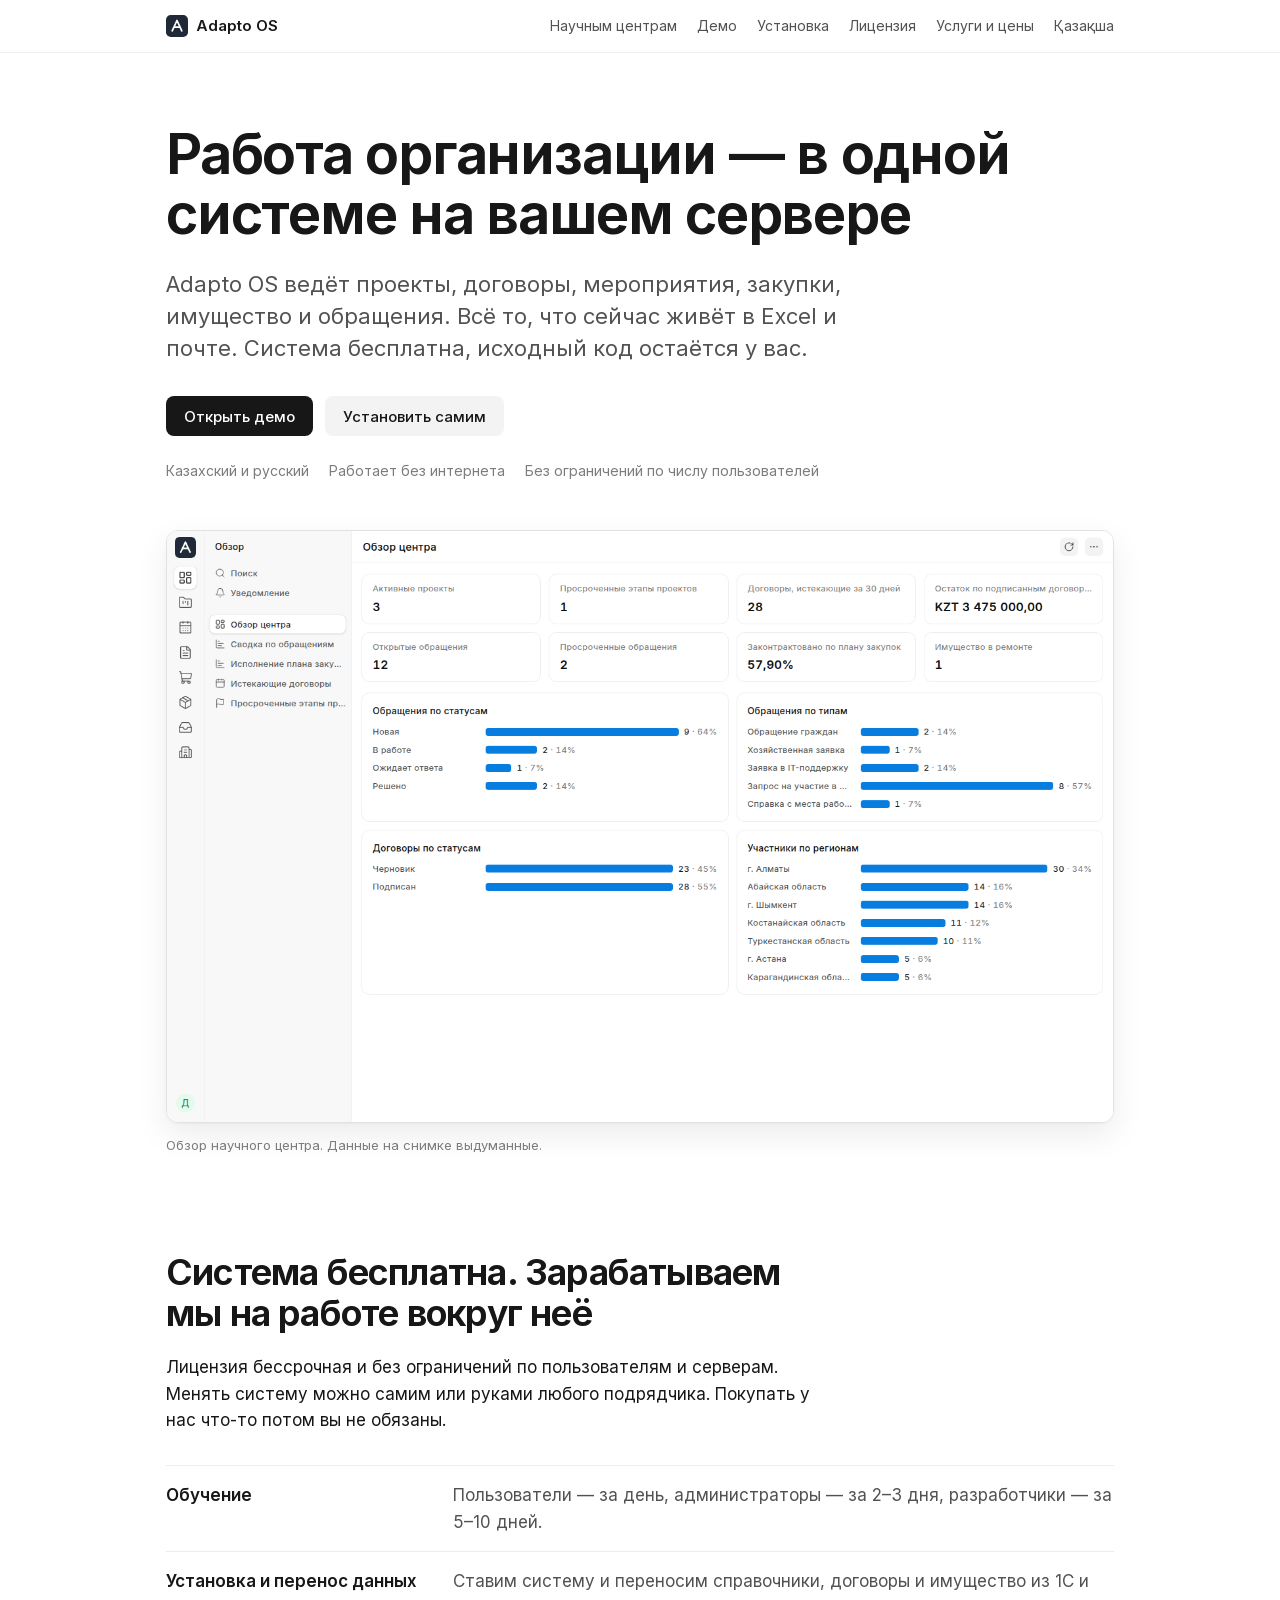
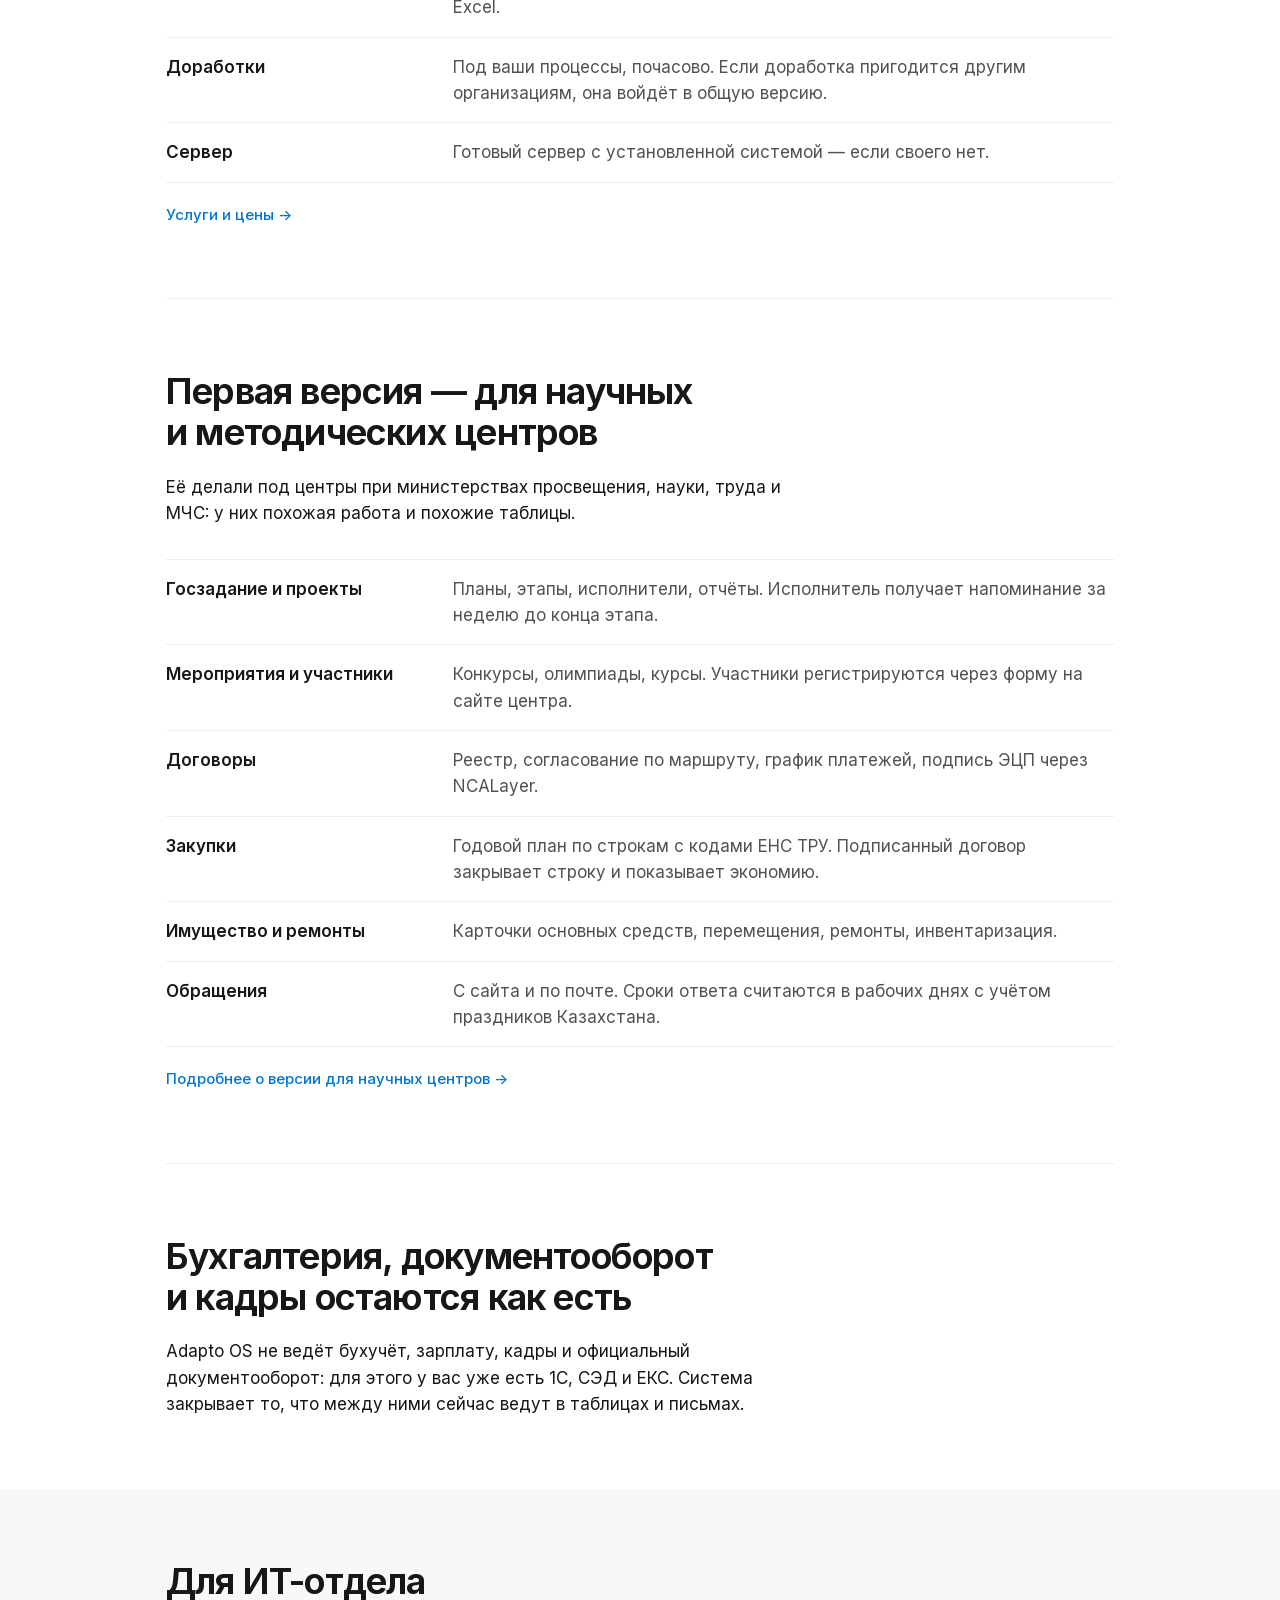
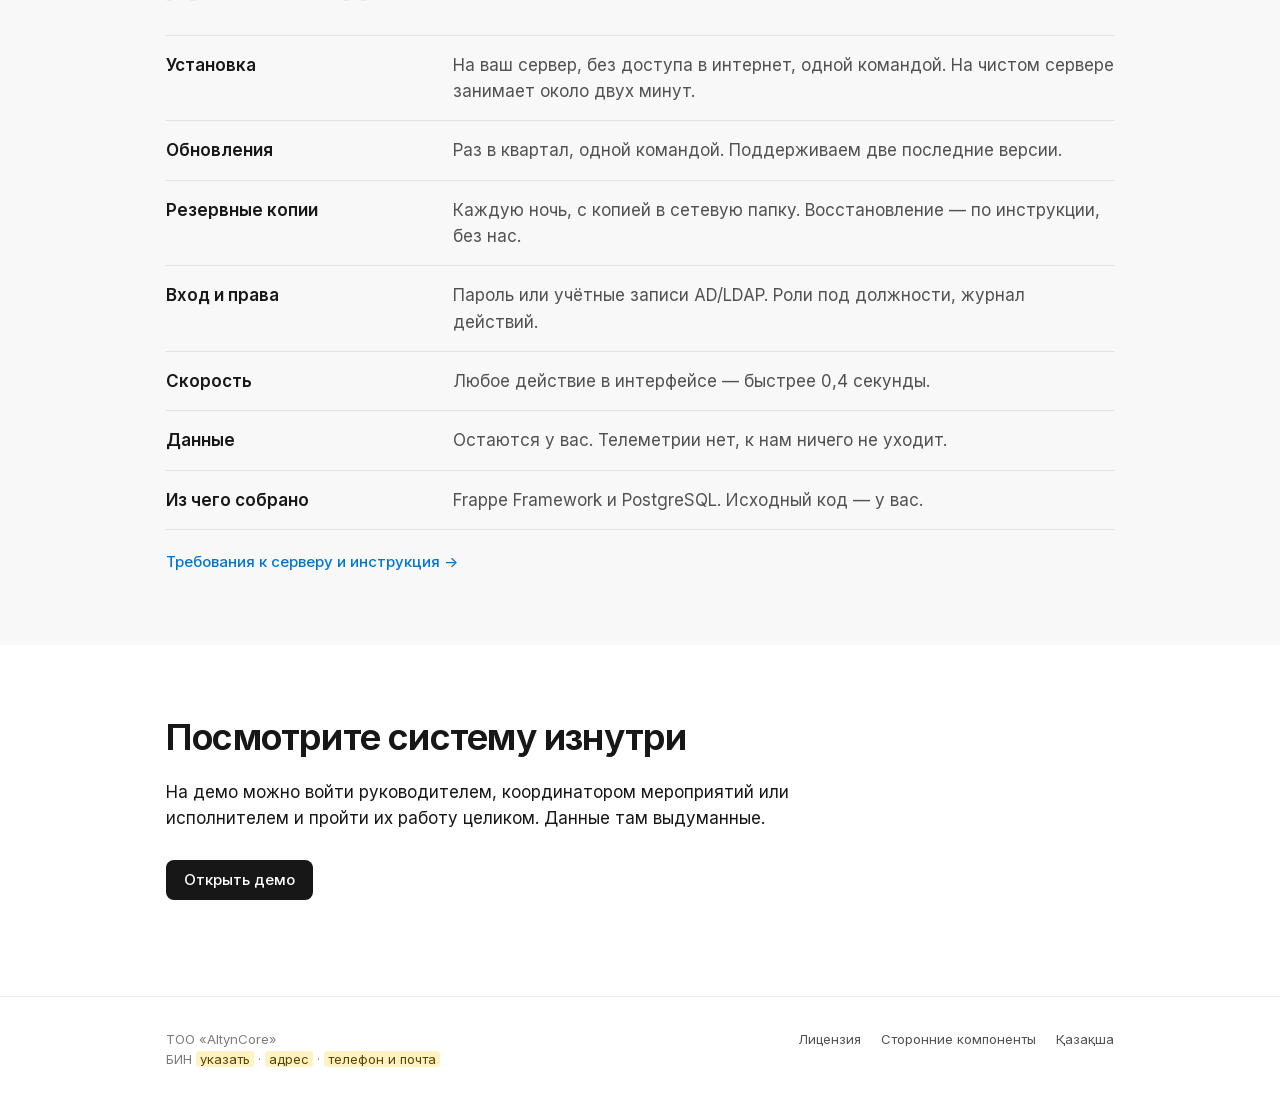
==== index.html @ 23fa8dc4 "Site: six pages in Russian and Kazakh, product styles, license text" ====
<!doctype html>
<html lang="ru">
<head>
<meta charset="utf-8">
<meta name="viewport" content="width=device-width, initial-scale=1, viewport-fit=cover">
<title>Adapto OS</title>
<meta name="description" content="Проекты, договоры, мероприятия, закупки, имущество и обращения организации в одной системе на вашем сервере. Бесплатно, с исходным кодом.">
<link rel="icon" href="assets/logo.svg" type="image/svg+xml">
<link rel="stylesheet" href="assets/site.css">
<link rel="alternate" hreflang="kk" href="kk/index.html">
</head>
<body>
<header class="site-header">
  <div class="wrap">
    <a class="brand" href="index.html"><img src="assets/logo.svg" alt="" width="22" height="22">Adapto OS</a>
    <nav class="site-nav" aria-label="Разделы сайта">
      <a href="science.html">Научным центрам</a>
      <a href="demo.html">Демо</a>
      <a href="install.html">Установка</a>
      <a href="license.html">Лицензия</a>
      <a href="services.html">Услуги и цены</a>
      <a href="kk/index.html" lang="kk" hreflang="kk">Қазақша</a>
    </nav>
  </div>
</header>

<main>
  <div class="wrap">
    <section class="hero">
      <h1>Работа организации — в одной системе на вашем сервере</h1>
      <p class="lead">Adapto OS ведёт проекты, договоры, мероприятия, закупки, имущество и обращения. Всё то, что сейчас живёт в Excel и почте. Система бесплатна, исходный код остаётся у вас.</p>
      <div class="actions">
        <a class="button primary" href="demo.html">Открыть демо</a>
        <a class="button" href="install.html">Установить самим</a>
      </div>
      <ul class="facts">
        <li>Казахский и русский</li>
        <li>Работает без интернета</li>
        <li>Без ограничений по числу пользователей</li>
      </ul>
    </section>

    <figure class="shot">
      <img src="assets/overview.png" width="1440" height="900" alt="Обзор центра в Adapto OS: активные проекты, просроченные этапы, истекающие договоры, обращения по статусам и участники мероприятий по регионам">
      <figcaption>Обзор научного центра. Данные на снимке выдуманные.</figcaption>
    </figure>

    <section class="section" id="free">
      <h2>Система бесплатна. Зарабатываем мы на работе вокруг неё</h2>
      <p>Лицензия бессрочная и без ограничений по пользователям и серверам. Менять систему можно самим или руками любого подрядчика. Покупать у нас что-то потом вы не обязаны.</p>
      <dl class="rows">
        <div><dt>Обучение</dt><dd>Пользователи — за день, администраторы — за 2–3 дня, разработчики — за 5–10 дней.</dd></div>
        <div><dt>Установка и перенос данных</dt><dd>Ставим систему и переносим справочники, договоры и имущество из 1С и Excel.</dd></div>
        <div><dt>Доработки</dt><dd>Под ваши процессы, почасово. Если доработка пригодится другим организациям, она войдёт в общую версию.</dd></div>
        <div><dt>Сервер</dt><dd>Готовый сервер с установленной системой — если своего нет.</dd></div>
      </dl>
      <a class="more" href="services.html">Услуги и цены →</a>
    </section>

    <section class="section" id="science">
      <h2>Первая версия — для научных и методических центров</h2>
      <p>Её делали под центры при министерствах просвещения, науки, труда и МЧС: у них похожая работа и похожие таблицы.</p>
      <dl class="rows">
        <div><dt>Госзадание и проекты</dt><dd>Планы, этапы, исполнители, отчёты. Исполнитель получает напоминание за неделю до конца этапа.</dd></div>
        <div><dt>Мероприятия и участники</dt><dd>Конкурсы, олимпиады, курсы. Участники регистрируются через форму на сайте центра.</dd></div>
        <div><dt>Договоры</dt><dd>Реестр, согласование по маршруту, график платежей, подпись ЭЦП через NCALayer.</dd></div>
        <div><dt>Закупки</dt><dd>Годовой план по строкам с кодами ЕНС ТРУ. Подписанный договор закрывает строку и показывает экономию.</dd></div>
        <div><dt>Имущество и ремонты</dt><dd>Карточки основных средств, перемещения, ремонты, инвентаризация.</dd></div>
        <div><dt>Обращения</dt><dd>С сайта и по почте. Сроки ответа считаются в рабочих днях с учётом праздников Казахстана.</dd></div>
      </dl>
      <a class="more" href="science.html">Подробнее о версии для научных центров →</a>
    </section>

    <section class="section" id="not">
      <h2>Бухгалтерия, документооборот и кадры остаются как есть</h2>
      <p>Adapto OS не ведёт бухучёт, зарплату, кадры и официальный документооборот: для этого у вас уже есть 1С, СЭД и ЕКС. Система закрывает то, что между ними сейчас ведут в таблицах и письмах.</p>
    </section>
  </div>

  <div class="band">
    <div class="wrap">
      <section class="section" id="it">
        <h2>Для ИТ-отдела</h2>
        <dl class="rows">
          <div><dt>Установка</dt><dd>На ваш сервер, без доступа в интернет, одной командой. На чистом сервере занимает около двух минут.</dd></div>
          <div><dt>Обновления</dt><dd>Раз в квартал, одной командой. Поддерживаем две последние версии.</dd></div>
          <div><dt>Резервные копии</dt><dd>Каждую ночь, с копией в сетевую папку. Восстановление — по инструкции, без нас.</dd></div>
          <div><dt>Вход и права</dt><dd>Пароль или учётные записи AD/LDAP. Роли под должности, журнал действий.</dd></div>
          <div><dt>Скорость</dt><dd>Любое действие в интерфейсе — быстрее 0,4 секунды.</dd></div>
          <div><dt>Данные</dt><dd>Остаются у вас. Телеметрии нет, к нам ничего не уходит.</dd></div>
          <div><dt>Из чего собрано</dt><dd>Frappe Framework и PostgreSQL. Исходный код — у вас.</dd></div>
        </dl>
        <a class="more" href="install.html">Требования к серверу и инструкция →</a>
      </section>
    </div>
  </div>

  <div class="wrap">
    <section class="section" id="demo">
      <h2>Посмотрите систему изнутри</h2>
      <p>На демо можно войти руководителем, координатором мероприятий или исполнителем и пройти их работу целиком. Данные там выдуманные.</p>
      <div class="actions">
        <a class="button primary" href="demo.html">Открыть демо</a>
      </div>
    </section>
  </div>
</main>

<footer class="site-footer">
  <div class="wrap">
    <div>
      <div>ТОО «AltynCore»</div>
      <div>БИН <span class="todo">указать</span> · <span class="todo">адрес</span> · <span class="todo">телефон и почта</span></div>
    </div>
    <nav aria-label="Документы">
      <a href="license.html">Лицензия</a>
      <a href="license.html#third-party">Сторонние компоненты</a>
      <a href="kk/index.html" lang="kk" hreflang="kk">Қазақша</a>
    </nav>
  </div>
</footer>
</body>
</html>
---- assets/site.css ----
/* Adapto OS site. One 980px text column like a product doc; grey bands for reference blocks;
   the only framed object is a product screenshot. Colours and font are the product's own:
   Espresso tokens from /dash and the Inter cut to Latin, Cyrillic and Kazakh letters. */
@font-face {
  font-family: "Inter Adapto";
  src: url("inter.woff2") format("woff2");
  font-weight: 100 900;
  font-display: swap;
}
:root {
  --bg: #ffffff;
  --band: #f8f8f8;
  --ink: #171717;
  --ink-muted: #525252;
  --ink-faint: #7c7c7c;
  --line: #ededed;
  --frame: #e2e2e2;
  --link: #0375d3;
  --button: #171717;
  --button-ink: #ffffff;
  --button-2: #f3f3f3;
  --code: #f3f3f3;
  --todo-bg: #fff3c4;
  --todo-ink: #5c4400;
  --font: "Inter Adapto", -apple-system, BlinkMacSystemFont, "Segoe UI", Roboto, "Helvetica Neue", Arial, sans-serif;
  --mono: ui-monospace, "SF Mono", Menlo, Consolas, "Liberation Mono", monospace;
}
@media (prefers-color-scheme: dark) {
  :root:not([data-theme="light"]) {
    --bg: #0f0f0f; --band: #171717; --ink: #f3f3f3; --ink-muted: #c7c7c7; --ink-faint: #999999;
    --line: #2a2a2a; --frame: #383838; --link: #61afef; --button: #f3f3f3; --button-ink: #0f0f0f;
    --button-2: #262626; --code: #1f1f1f; --todo-bg: #4a3a00; --todo-ink: #ffe9a3;
    color-scheme: dark;
  }
}
:root[data-theme="dark"] {
  --bg: #0f0f0f; --band: #171717; --ink: #f3f3f3; --ink-muted: #c7c7c7; --ink-faint: #999999;
  --line: #2a2a2a; --frame: #383838; --link: #61afef; --button: #f3f3f3; --button-ink: #0f0f0f;
  --button-2: #262626; --code: #1f1f1f; --todo-bg: #4a3a00; --todo-ink: #ffe9a3;
  color-scheme: dark;
}

* { box-sizing: border-box; }
body {
  margin: 0;
  background: var(--bg);
  color: var(--ink);
  font: 17px/1.55 var(--font);
  -webkit-font-smoothing: antialiased;
}
img { max-width: 100%; }
a { color: var(--link); text-decoration: none; }
a:hover { text-decoration: underline; }
a:focus-visible, .button:focus-visible { outline: 2px solid var(--link); outline-offset: 2px; }

.wrap {
  max-width: 980px;
  margin: 0 auto;
  padding-left: max(16px, env(safe-area-inset-left, 0px));
  padding-right: max(16px, env(safe-area-inset-right, 0px));
}

/* Header */
.site-header { border-bottom: 1px solid var(--line); }
.site-header .wrap { display: flex; align-items: center; gap: 8px 24px; min-height: 52px; flex-wrap: wrap; padding-block: 8px; }
.brand { display: flex; align-items: center; gap: 8px; color: var(--ink); font-weight: 600; font-size: 15px; }
.brand:hover { text-decoration: none; }
.brand img { width: 22px; height: 22px; }
.site-nav { display: flex; gap: 6px 20px; flex-wrap: wrap; margin-left: auto; font-size: 14px; }
.site-nav a { color: var(--ink-muted); }
.site-nav a:hover, .site-nav a[aria-current="page"] { color: var(--ink); text-decoration: none; }
.site-nav a[aria-current="page"] { font-weight: 500; }

/* Type */
h1, h2, h3 { text-wrap: balance; margin: 0; }
h1, h2 { letter-spacing: -0.022em; font-weight: 650; }
h1 { font-size: clamp(34px, 5.4vw, 56px); line-height: 1.07; max-width: 16em; }
.page h1 { font-size: clamp(30px, 4.4vw, 44px); line-height: 1.1; }
h2 { font-size: clamp(26px, 3.4vw, 36px); line-height: 1.15; max-width: 20em; }
h3 { font-size: 19px; line-height: 1.3; font-weight: 600; letter-spacing: -0.01em; }
p { margin: 0; max-width: 38em; }
.lead { font-size: clamp(19px, 2.2vw, 22px); line-height: 1.45; color: var(--ink-muted); max-width: 32em; }
.muted { color: var(--ink-muted); }
.fine { font-size: 14px; color: var(--ink-faint); }
.prose { display: grid; gap: 14px; }
.prose ul, .prose ol { margin: 0; padding-left: 1.3em; display: grid; gap: 6px; max-width: 38em; }
.prose li::marker { color: var(--ink-faint); }

/* Hero and page head */
.hero { padding-block: 72px 40px; display: grid; gap: 24px; }
.page-head { padding-block: 56px 8px; display: grid; gap: 18px; }
.actions { display: flex; gap: 12px; flex-wrap: wrap; padding-top: 8px; }
.button {
  display: inline-flex; align-items: center; min-height: 40px; padding: 0 18px;
  border-radius: 8px; font-size: 15px; font-weight: 500;
  background: var(--button-2); color: var(--ink);
}
.button:hover { text-decoration: none; filter: brightness(0.96); }
.button.primary { background: var(--button); color: var(--button-ink); }
.facts { display: flex; flex-wrap: wrap; gap: 6px 20px; padding: 0; margin: 0; list-style: none; font-size: 14px; color: var(--ink-faint); }

/* Screenshot */
.shot { margin: 0; padding-block: 8px 24px; }
.shot img {
  display: block; width: 100%; height: auto;
  border: 1px solid var(--frame); border-radius: 12px;
  box-shadow: 0 1px 2px rgb(0 0 0 / 0.04), 0 12px 32px rgb(0 0 0 / 0.08);
}
.shot figcaption { font-size: 13px; color: var(--ink-faint); padding-top: 12px; }

/* Sections */
.section { padding-block: 72px; display: grid; gap: 20px; }
.page .section { padding-block: 56px; }
.section + .section { border-top: 1px solid var(--line); }
.band { background: var(--band); }
.band .section { border-top: 0; }
.more { font-size: 15px; font-weight: 500; }

/* Term / description rows */
.rows { margin: 12px 0 0; display: grid; }
.rows > div {
  display: grid; grid-template-columns: minmax(0, 15em) minmax(0, 1fr); gap: 4px 32px;
  padding-block: 16px; border-top: 1px solid var(--line);
}
.rows > div:last-child { border-bottom: 1px solid var(--line); }
.rows dt { font-weight: 600; }
.rows dd { margin: 0; color: var(--ink-muted); display: grid; gap: 8px; }
.rows dd ul { margin: 0; padding-left: 1.2em; display: grid; gap: 4px; }
.band .rows > div { border-color: var(--frame); }

/* Tables */
.table { overflow-x: auto; margin-top: 4px; }
table { border-collapse: collapse; width: 100%; font-size: 15px; font-variant-numeric: tabular-nums; }
th, td { text-align: left; vertical-align: top; padding: 10px 16px 10px 0; border-bottom: 1px solid var(--line); }
th { font-weight: 600; font-size: 13px; color: var(--ink-faint); border-bottom-color: var(--frame); }
td:first-child { font-weight: 500; }

/* Steps: a real sequence, so numbered */
.steps { margin: 4px 0 0; padding: 0; list-style: none; counter-reset: step; display: grid; gap: 0; }
.steps > li {
  counter-increment: step; display: grid; grid-template-columns: 2.2em minmax(0, 1fr); gap: 4px 12px;
  padding-block: 16px; border-top: 1px solid var(--line);
}
.steps > li:last-child { border-bottom: 1px solid var(--line); }
.steps > li::before { content: counter(step); font-weight: 600; color: var(--ink-faint); font-variant-numeric: tabular-nums; }
.steps > li > div { display: grid; gap: 6px; min-width: 0; }

/* Code */
code { font-family: var(--mono); font-size: 0.88em; background: var(--code); padding: 1px 5px; border-radius: 4px; }
pre { margin: 0; background: var(--code); border-radius: 8px; padding: 14px 16px; overflow-x: auto; font-size: 14px; line-height: 1.5; max-width: 100%; }
pre code { background: none; padding: 0; font-size: inherit; }

/* Legal text */
.legal { display: grid; gap: 12px; font-size: 16px; }
.legal h2 { font-size: 22px; letter-spacing: -0.01em; padding-top: 28px; }
.legal p, .legal li { max-width: 42em; }
.legal ul { margin: 0; padding-left: 1.3em; display: grid; gap: 6px; }
.legal blockquote { margin: 0; padding: 16px 20px; background: var(--band); border-radius: 8px; display: grid; gap: 10px; }
.legal h2.legal-title { padding-top: 0; font-size: clamp(26px, 3.4vw, 36px); letter-spacing: -0.022em; }
.legal hr { border: 0; border-top: 1px solid var(--line); margin: 24px 0 0; width: 100%; }
.blank { display: inline-block; min-width: 4em; border-bottom: 1px solid var(--ink-faint); color: var(--ink-faint); }

.note { padding: 14px 16px; border-radius: 8px; background: var(--band); font-size: 15px; color: var(--ink-muted); max-width: 42em; }
.todo { background: var(--todo-bg); color: var(--todo-ink); padding: 0 4px; border-radius: 3px; }

/* Footer */
.site-footer { border-top: 1px solid var(--line); font-size: 13px; color: var(--ink-faint); margin-top: 24px; }
.site-footer .wrap { padding-block: 32px 48px; display: flex; flex-wrap: wrap; gap: 12px 32px; justify-content: space-between; }
.site-footer nav { display: flex; gap: 6px 20px; flex-wrap: wrap; }
.site-footer a { color: var(--ink-muted); }

@media (max-width: 640px) {
  body { font-size: 16px; }
  .hero { padding-block: 40px 24px; }
  .page-head { padding-block: 36px 0; }
  .section, .page .section { padding-block: 44px; }
  .rows > div { grid-template-columns: minmax(0, 1fr); }
  .site-nav { margin-left: 0; gap: 4px 16px; }
}
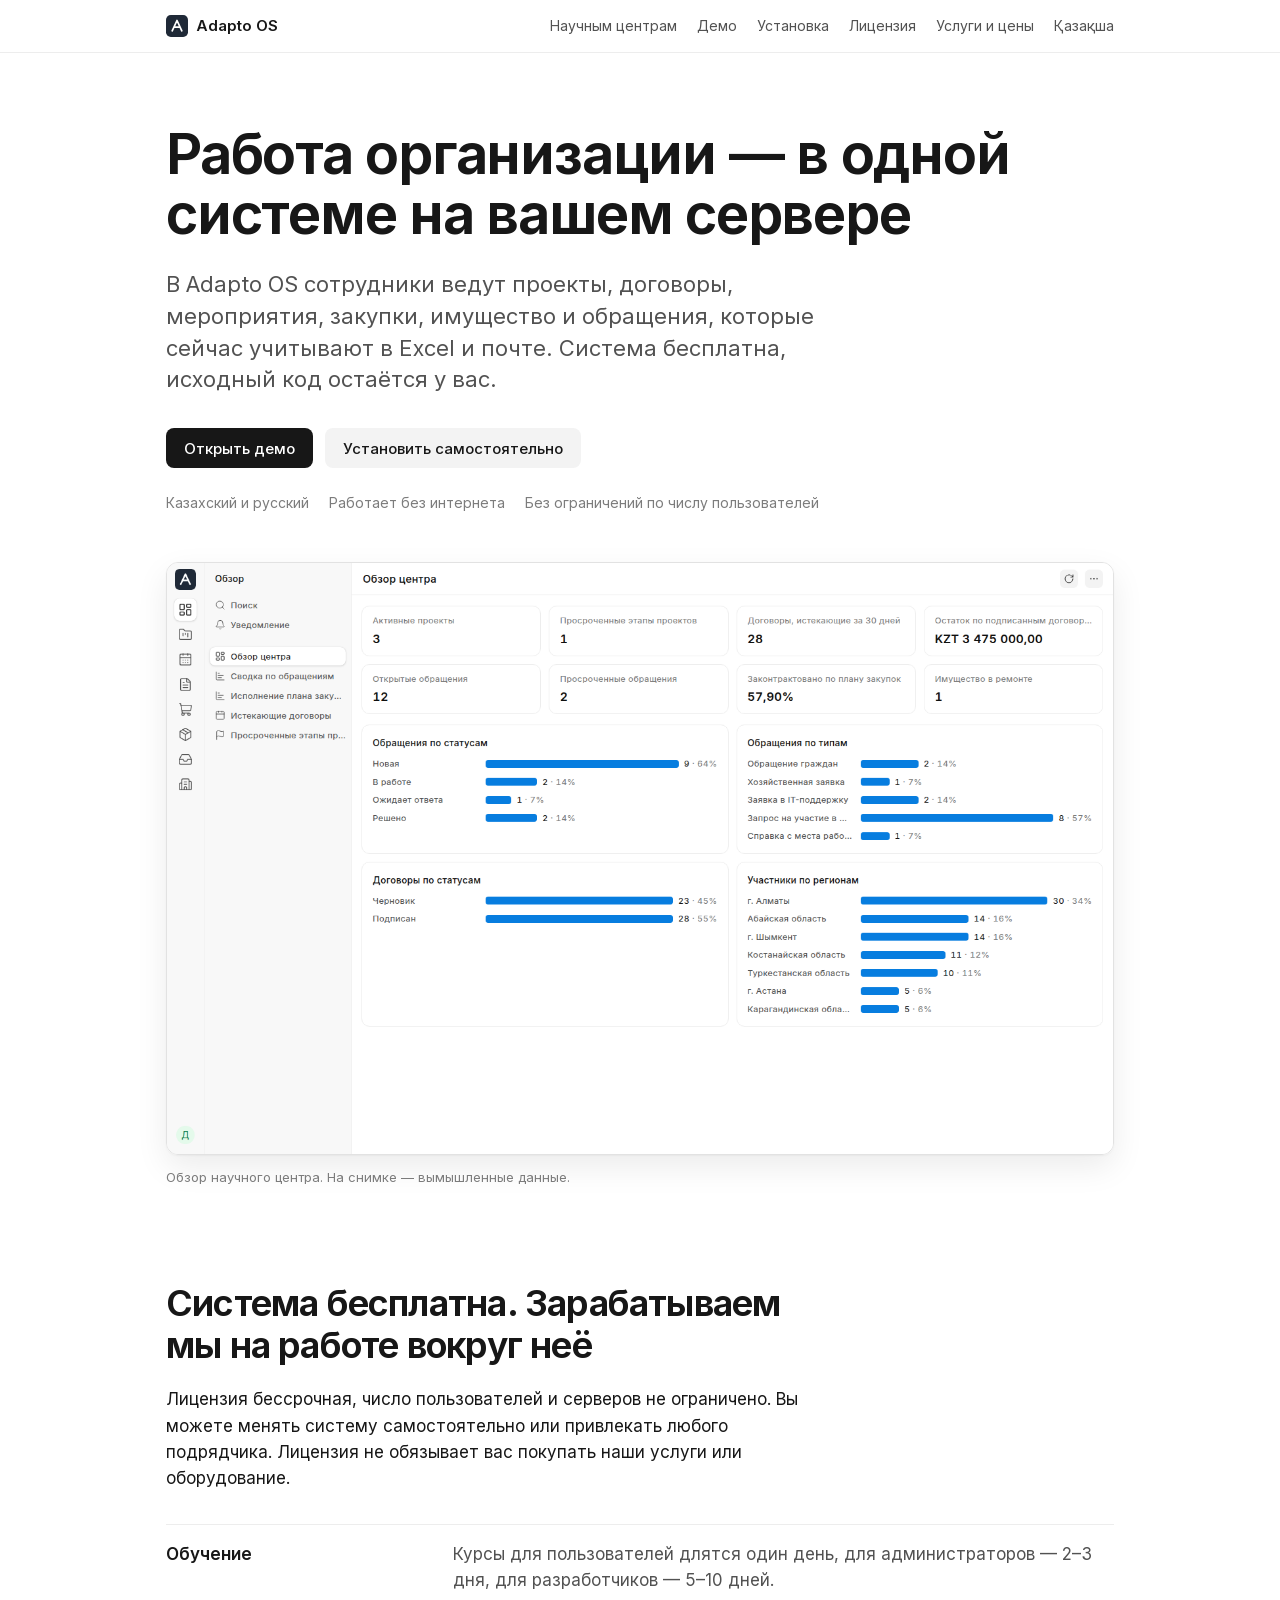
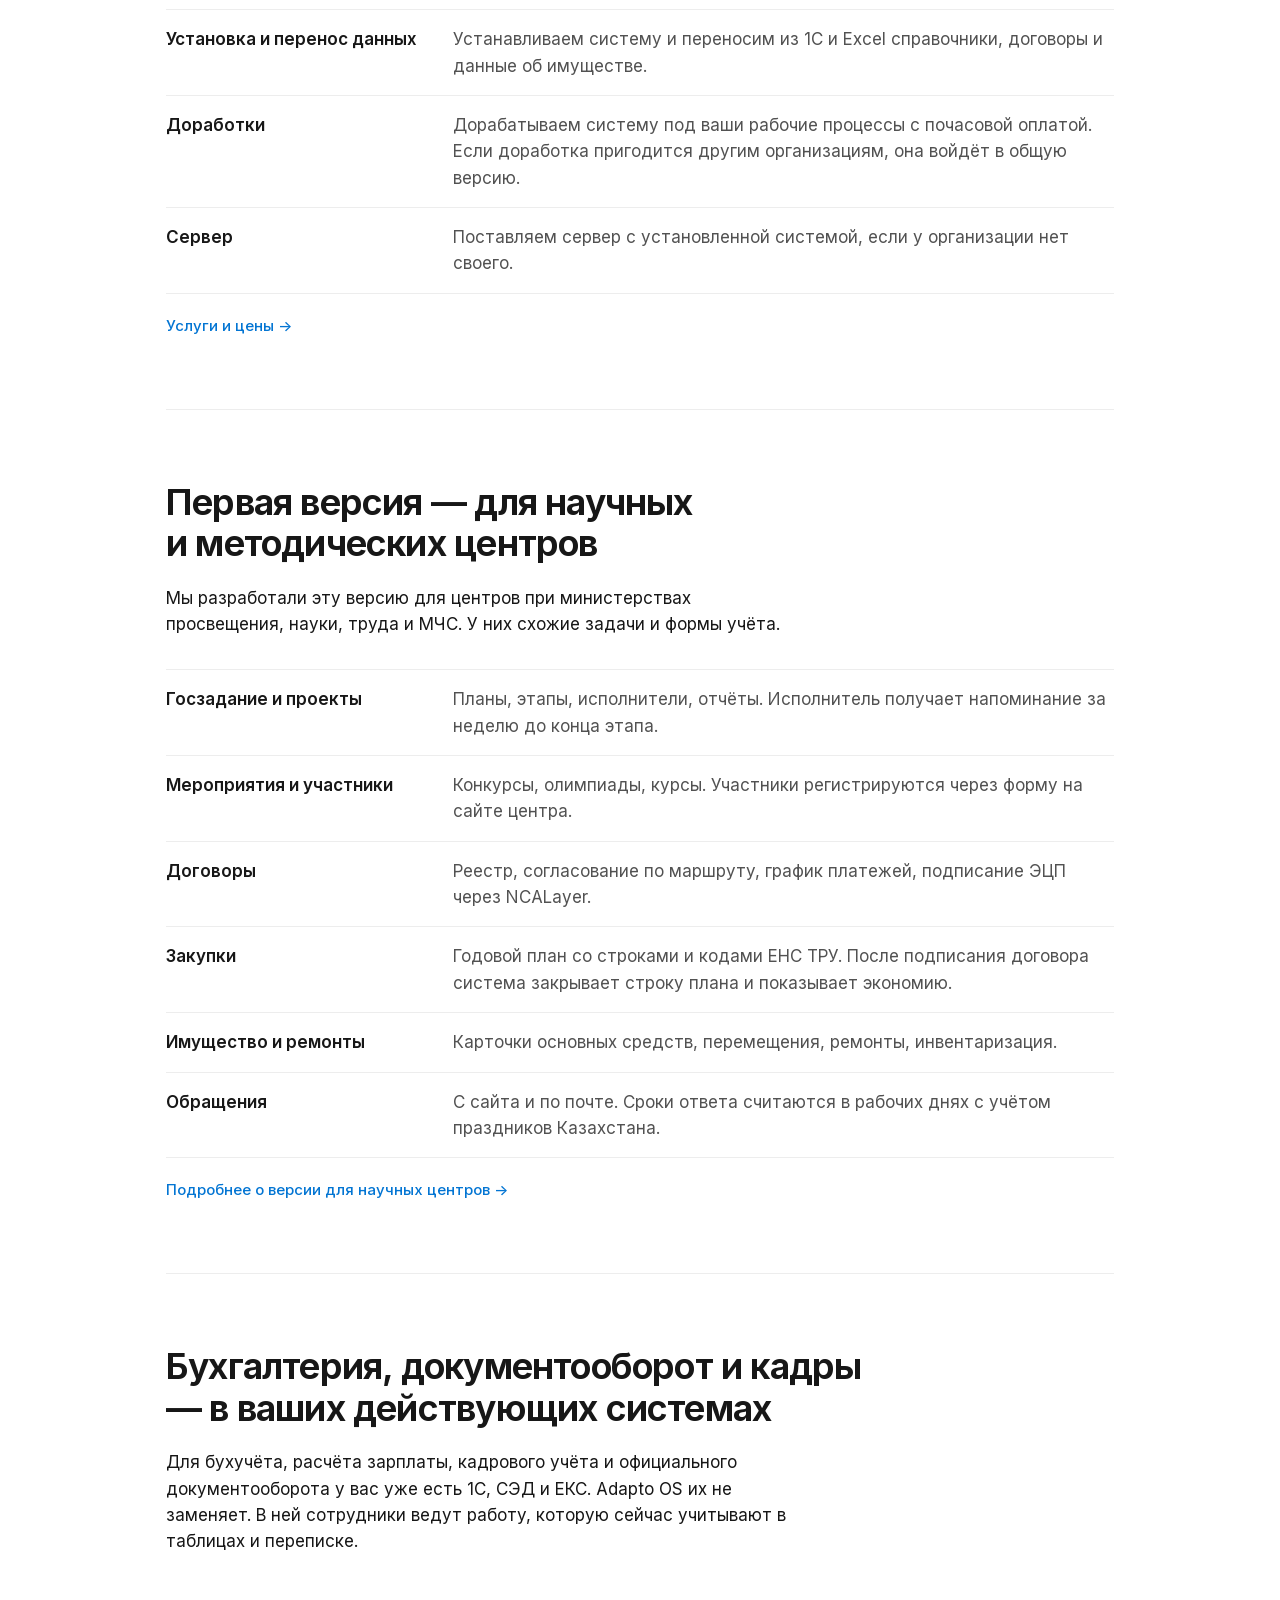
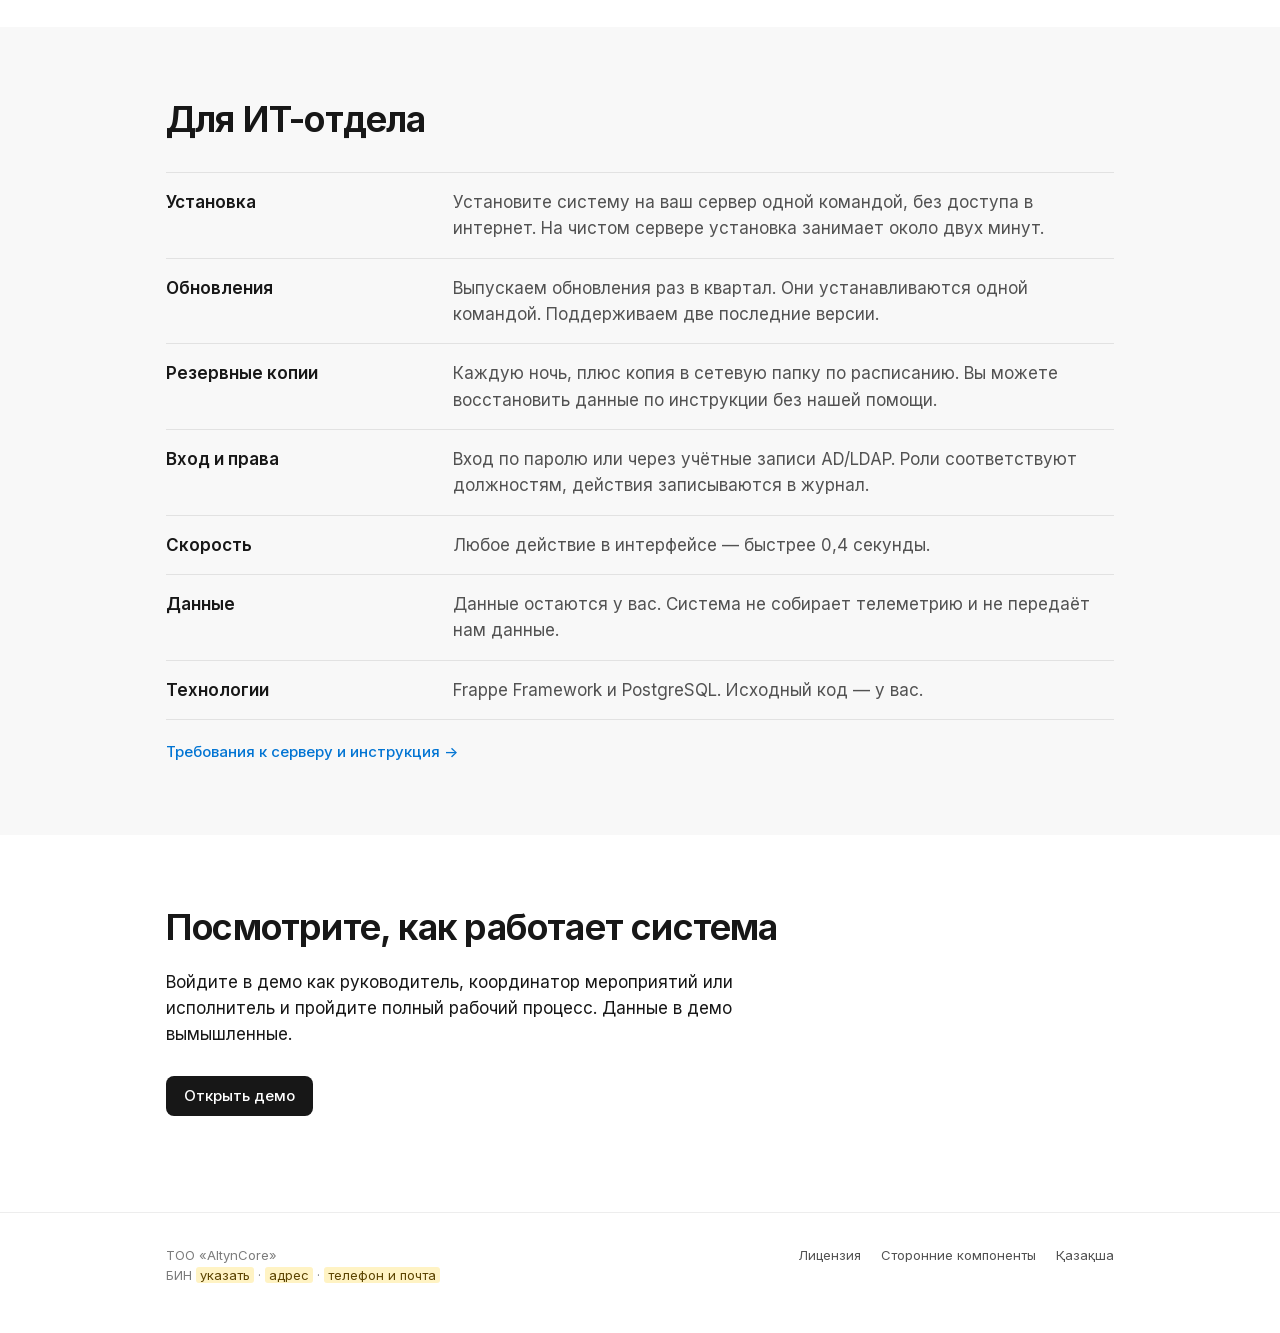
==== commit 3b0bc777: "Edit site texts: shorter sentences, Kazakh reworked, backup wording matches the scripts" ====
--- a/index.html
+++ b/index.html
@@ -28,10 +28,10 @@
   <div class="wrap">
     <section class="hero">
       <h1>Работа организации — в одной системе на вашем сервере</h1>
-      <p class="lead">Adapto OS ведёт проекты, договоры, мероприятия, закупки, имущество и обращения. Всё то, что сейчас живёт в Excel и почте. Система бесплатна, исходный код остаётся у вас.</p>
+      <p class="lead">В Adapto OS сотрудники ведут проекты, договоры, мероприятия, закупки, имущество и обращения, которые сейчас учитывают в Excel и почте. Система бесплатна, исходный код остаётся у вас.</p>
       <div class="actions">
         <a class="button primary" href="demo.html">Открыть демо</a>
-        <a class="button" href="install.html">Установить самим</a>
+        <a class="button" href="install.html">Установить самостоятельно</a>
       </div>
       <ul class="facts">
         <li>Казахский и русский</li>
@@ -42,29 +42,29 @@
 
     <figure class="shot">
       <img src="assets/overview.png" width="1440" height="900" alt="Обзор центра в Adapto OS: активные проекты, просроченные этапы, истекающие договоры, обращения по статусам и участники мероприятий по регионам">
-      <figcaption>Обзор научного центра. Данные на снимке выдуманные.</figcaption>
+      <figcaption>Обзор научного центра. На снимке — вымышленные данные.</figcaption>
     </figure>
 
     <section class="section" id="free">
       <h2>Система бесплатна. Зарабатываем мы на работе вокруг неё</h2>
-      <p>Лицензия бессрочная и без ограничений по пользователям и серверам. Менять систему можно самим или руками любого подрядчика. Покупать у нас что-то потом вы не обязаны.</p>
+      <p>Лицензия бессрочная, число пользователей и серверов не ограничено. Вы можете менять систему самостоятельно или привлекать любого подрядчика. Лицензия не обязывает вас покупать наши услуги или оборудование.</p>
       <dl class="rows">
-        <div><dt>Обучение</dt><dd>Пользователи — за день, администраторы — за 2–3 дня, разработчики — за 5–10 дней.</dd></div>
-        <div><dt>Установка и перенос данных</dt><dd>Ставим систему и переносим справочники, договоры и имущество из 1С и Excel.</dd></div>
-        <div><dt>Доработки</dt><dd>Под ваши процессы, почасово. Если доработка пригодится другим организациям, она войдёт в общую версию.</dd></div>
-        <div><dt>Сервер</dt><dd>Готовый сервер с установленной системой — если своего нет.</dd></div>
+        <div><dt>Обучение</dt><dd>Курсы для пользователей длятся один день, для администраторов — 2–3 дня, для разработчиков — 5–10 дней.</dd></div>
+        <div><dt>Установка и перенос данных</dt><dd>Устанавливаем систему и переносим из 1С и Excel справочники, договоры и данные об имуществе.</dd></div>
+        <div><dt>Доработки</dt><dd>Дорабатываем систему под ваши рабочие процессы с почасовой оплатой. Если доработка пригодится другим организациям, она войдёт в общую версию.</dd></div>
+        <div><dt>Сервер</dt><dd>Поставляем сервер с установленной системой, если у организации нет своего.</dd></div>
       </dl>
       <a class="more" href="services.html">Услуги и цены →</a>
     </section>
 
     <section class="section" id="science">
       <h2>Первая версия — для научных и методических центров</h2>
-      <p>Её делали под центры при министерствах просвещения, науки, труда и МЧС: у них похожая работа и похожие таблицы.</p>
+      <p>Мы разработали эту версию для центров при министерствах просвещения, науки, труда и МЧС. У них схожие задачи и формы учёта.</p>
       <dl class="rows">
         <div><dt>Госзадание и проекты</dt><dd>Планы, этапы, исполнители, отчёты. Исполнитель получает напоминание за неделю до конца этапа.</dd></div>
         <div><dt>Мероприятия и участники</dt><dd>Конкурсы, олимпиады, курсы. Участники регистрируются через форму на сайте центра.</dd></div>
-        <div><dt>Договоры</dt><dd>Реестр, согласование по маршруту, график платежей, подпись ЭЦП через NCALayer.</dd></div>
-        <div><dt>Закупки</dt><dd>Годовой план по строкам с кодами ЕНС ТРУ. Подписанный договор закрывает строку и показывает экономию.</dd></div>
+        <div><dt>Договоры</dt><dd>Реестр, согласование по маршруту, график платежей, подписание ЭЦП через NCALayer.</dd></div>
+        <div><dt>Закупки</dt><dd>Годовой план со строками и кодами ЕНС ТРУ. После подписания договора система закрывает строку плана и показывает экономию.</dd></div>
         <div><dt>Имущество и ремонты</dt><dd>Карточки основных средств, перемещения, ремонты, инвентаризация.</dd></div>
         <div><dt>Обращения</dt><dd>С сайта и по почте. Сроки ответа считаются в рабочих днях с учётом праздников Казахстана.</dd></div>
       </dl>
@@ -72,8 +72,8 @@
     </section>
 
     <section class="section" id="not">
-      <h2>Бухгалтерия, документооборот и кадры остаются как есть</h2>
-      <p>Adapto OS не ведёт бухучёт, зарплату, кадры и официальный документооборот: для этого у вас уже есть 1С, СЭД и ЕКС. Система закрывает то, что между ними сейчас ведут в таблицах и письмах.</p>
+      <h2>Бухгалтерия, документооборот и кадры — в ваших действующих системах</h2>
+      <p>Для бухучёта, расчёта зарплаты, кадрового учёта и официального документооборота у вас уже есть 1С, СЭД и ЕКС. Adapto OS их не заменяет. В ней сотрудники ведут работу, которую сейчас учитывают в таблицах и переписке.</p>
     </section>
   </div>
 
@@ -82,13 +82,13 @@
       <section class="section" id="it">
         <h2>Для ИТ-отдела</h2>
         <dl class="rows">
-          <div><dt>Установка</dt><dd>На ваш сервер, без доступа в интернет, одной командой. На чистом сервере занимает около двух минут.</dd></div>
-          <div><dt>Обновления</dt><dd>Раз в квартал, одной командой. Поддерживаем две последние версии.</dd></div>
-          <div><dt>Резервные копии</dt><dd>Каждую ночь, с копией в сетевую папку. Восстановление — по инструкции, без нас.</dd></div>
-          <div><dt>Вход и права</dt><dd>Пароль или учётные записи AD/LDAP. Роли под должности, журнал действий.</dd></div>
+          <div><dt>Установка</dt><dd>Установите систему на ваш сервер одной командой, без доступа в интернет. На чистом сервере установка занимает около двух минут.</dd></div>
+          <div><dt>Обновления</dt><dd>Выпускаем обновления раз в квартал. Они устанавливаются одной командой. Поддерживаем две последние версии.</dd></div>
+          <div><dt>Резервные копии</dt><dd>Каждую ночь, плюс копия в сетевую папку по расписанию. Вы можете восстановить данные по инструкции без нашей помощи.</dd></div>
+          <div><dt>Вход и права</dt><dd>Вход по паролю или через учётные записи AD/LDAP. Роли соответствуют должностям, действия записываются в журнал.</dd></div>
           <div><dt>Скорость</dt><dd>Любое действие в интерфейсе — быстрее 0,4 секунды.</dd></div>
-          <div><dt>Данные</dt><dd>Остаются у вас. Телеметрии нет, к нам ничего не уходит.</dd></div>
-          <div><dt>Из чего собрано</dt><dd>Frappe Framework и PostgreSQL. Исходный код — у вас.</dd></div>
+          <div><dt>Данные</dt><dd>Данные остаются у вас. Система не собирает телеметрию и не передаёт нам данные.</dd></div>
+          <div><dt>Технологии</dt><dd>Frappe Framework и PostgreSQL. Исходный код — у вас.</dd></div>
         </dl>
         <a class="more" href="install.html">Требования к серверу и инструкция →</a>
       </section>
@@ -97,8 +97,8 @@
 
   <div class="wrap">
     <section class="section" id="demo">
-      <h2>Посмотрите систему изнутри</h2>
-      <p>На демо можно войти руководителем, координатором мероприятий или исполнителем и пройти их работу целиком. Данные там выдуманные.</p>
+      <h2>Посмотрите, как работает система</h2>
+      <p>Войдите в демо как руководитель, координатор мероприятий или исполнитель и пройдите полный рабочий процесс. Данные в демо вымышленные.</p>
       <div class="actions">
         <a class="button primary" href="demo.html">Открыть демо</a>
       </div>
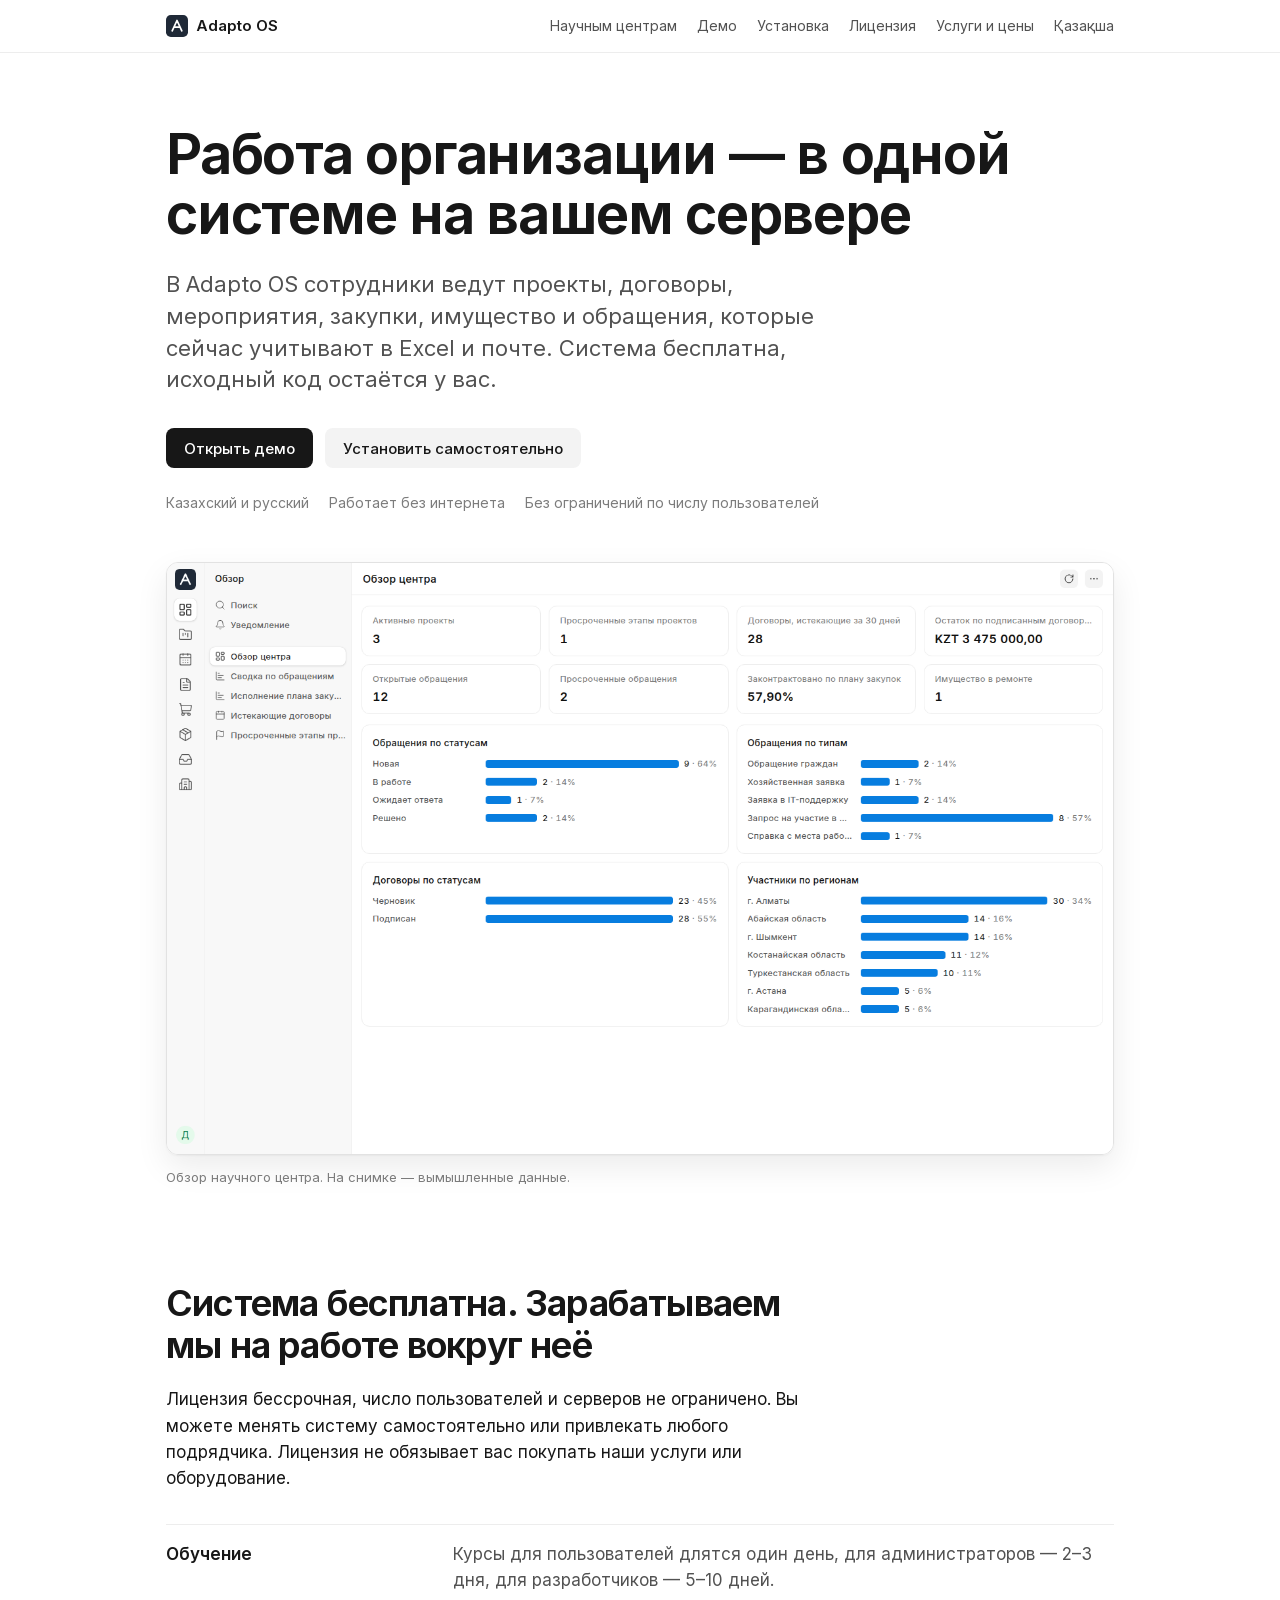
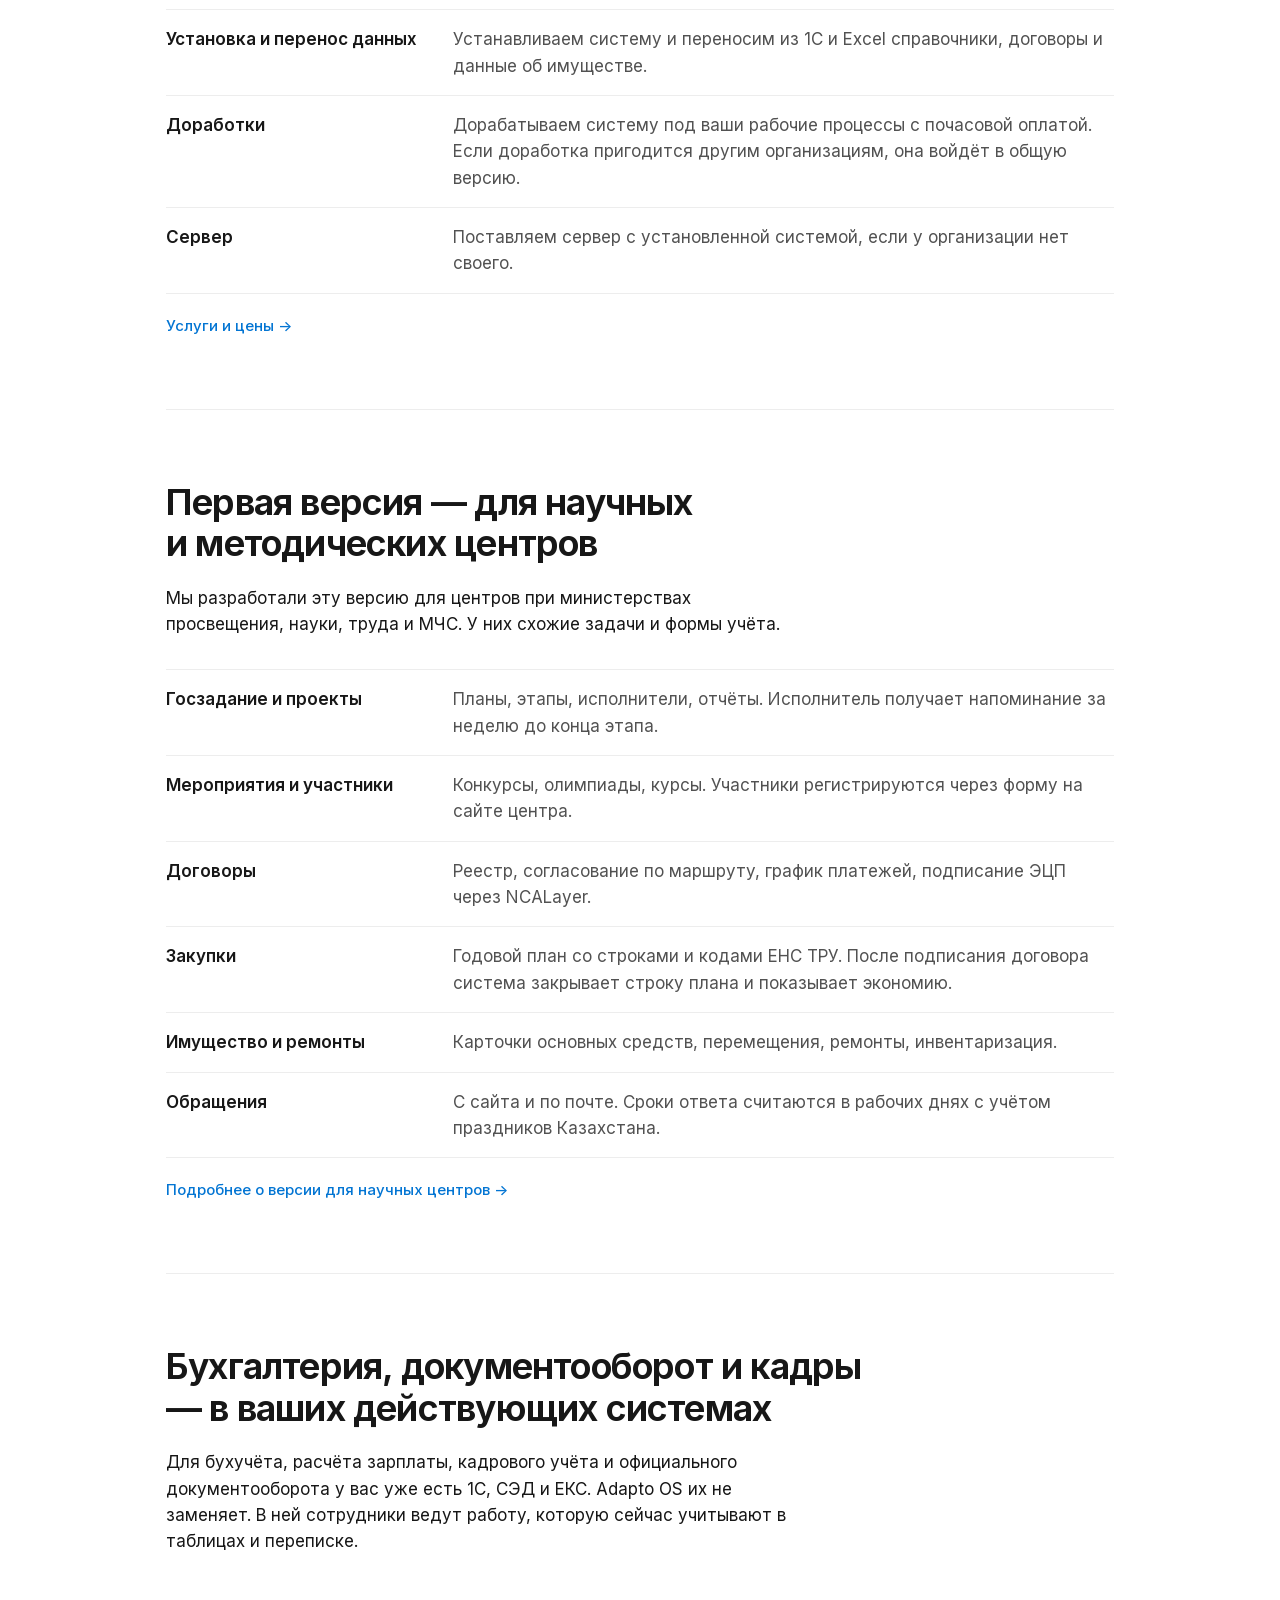
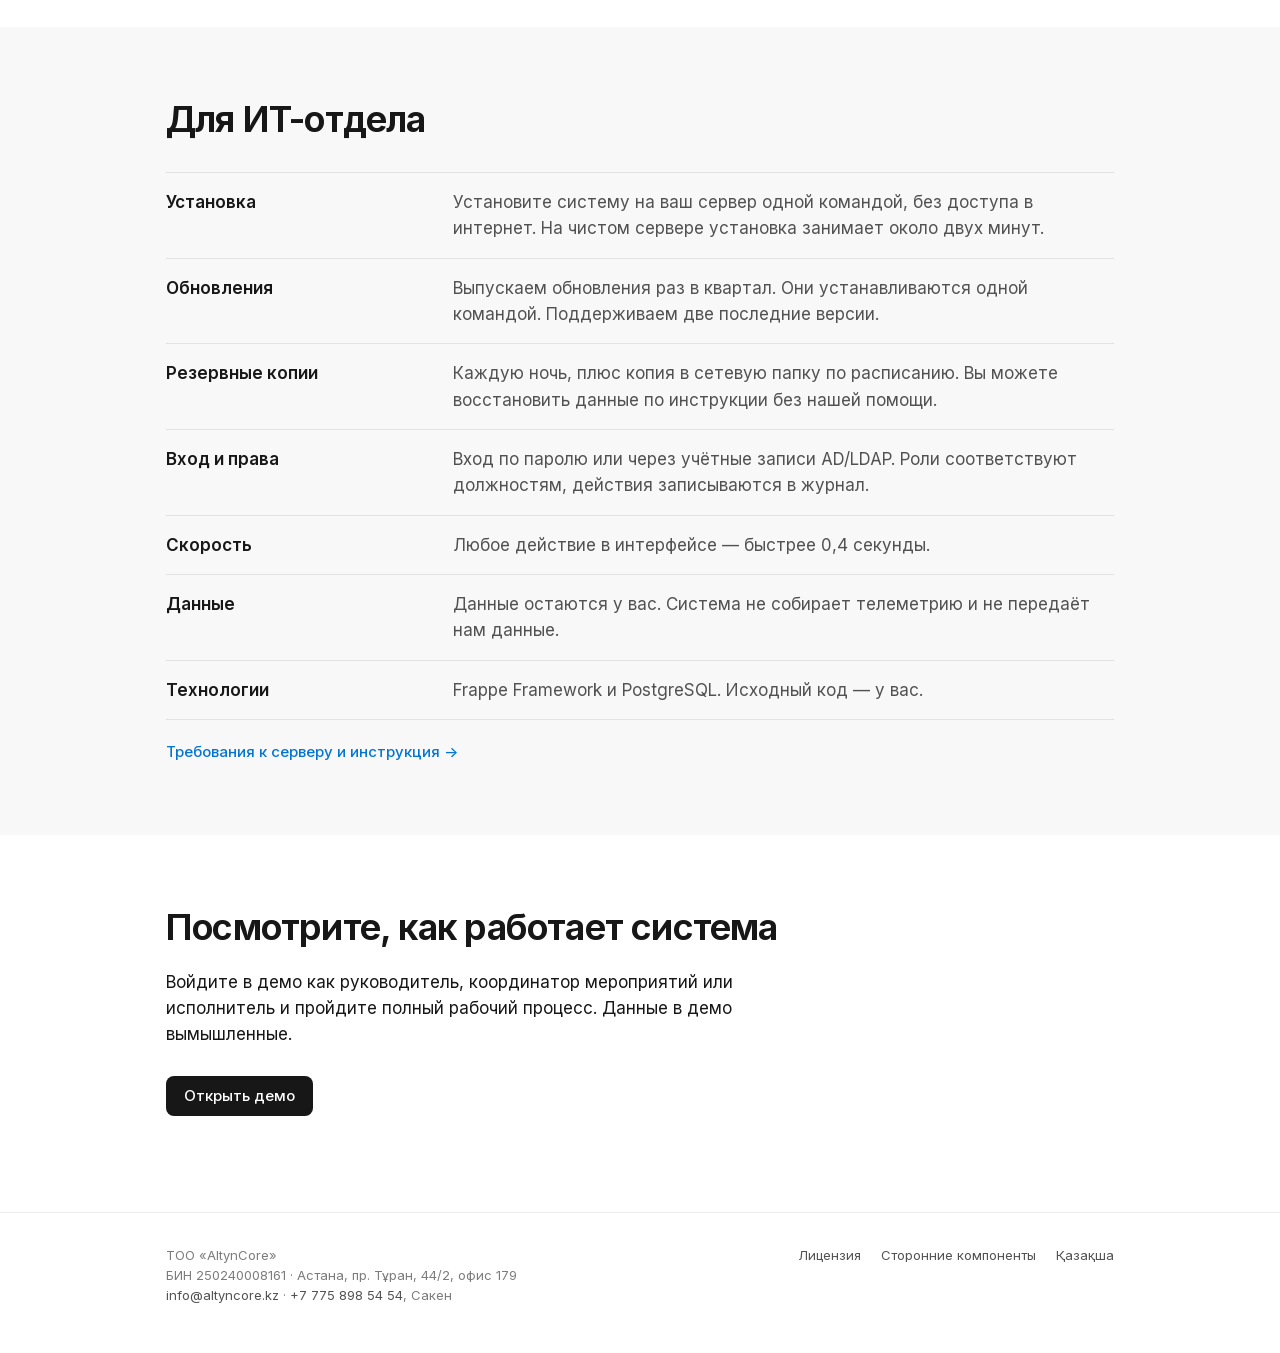
==== commit e79ace65: "Contacts and AltynCore details from altyncore.kz" ====
--- a/index.html
+++ b/index.html
@@ -110,7 +110,8 @@
   <div class="wrap">
     <div>
       <div>ТОО «AltynCore»</div>
-      <div>БИН <span class="todo">указать</span> · <span class="todo">адрес</span> · <span class="todo">телефон и почта</span></div>
+      <div>БИН 250240008161 · Астана, пр. Тұран, 44/2, офис 179</div>
+      <div><a href="mailto:info@altyncore.kz">info@altyncore.kz</a> · <a href="tel:+77758985454">+7 775 898 54 54</a>, Сакен</div>
     </div>
     <nav aria-label="Документы">
       <a href="license.html">Лицензия</a>
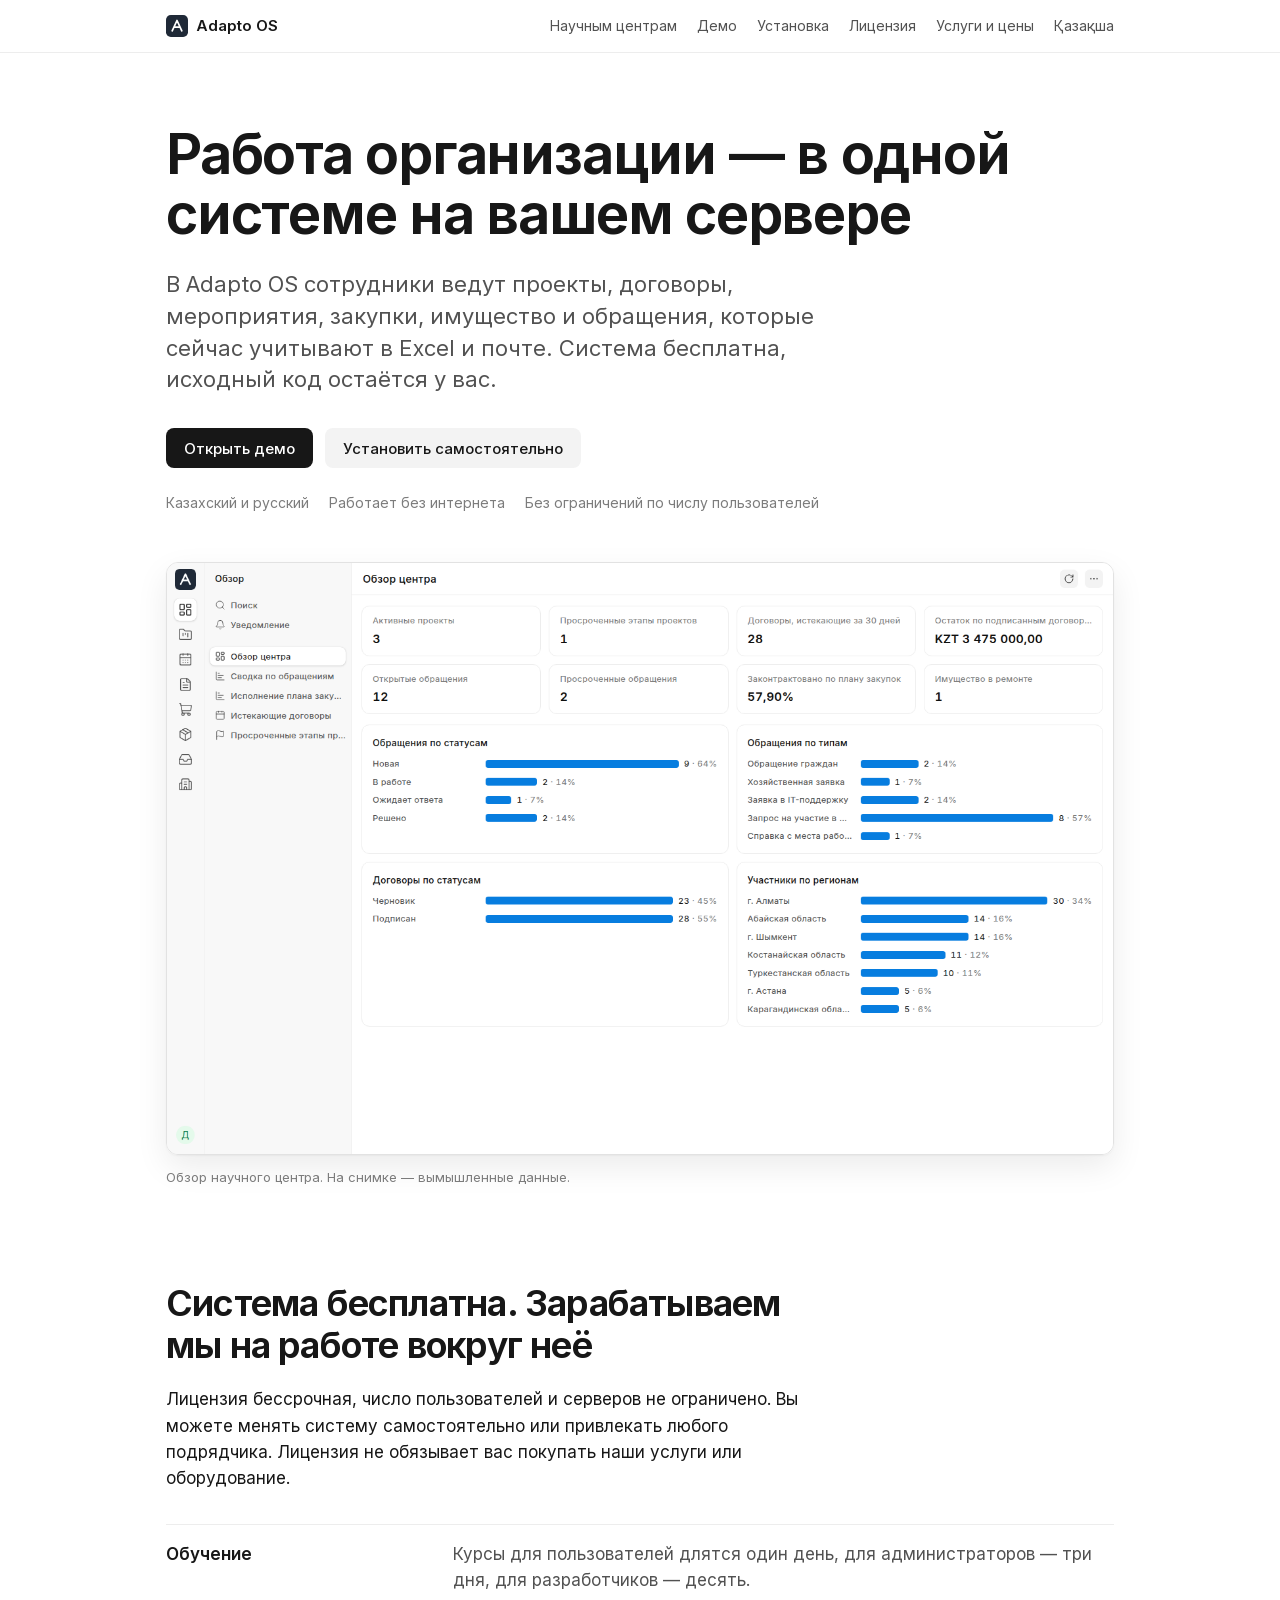
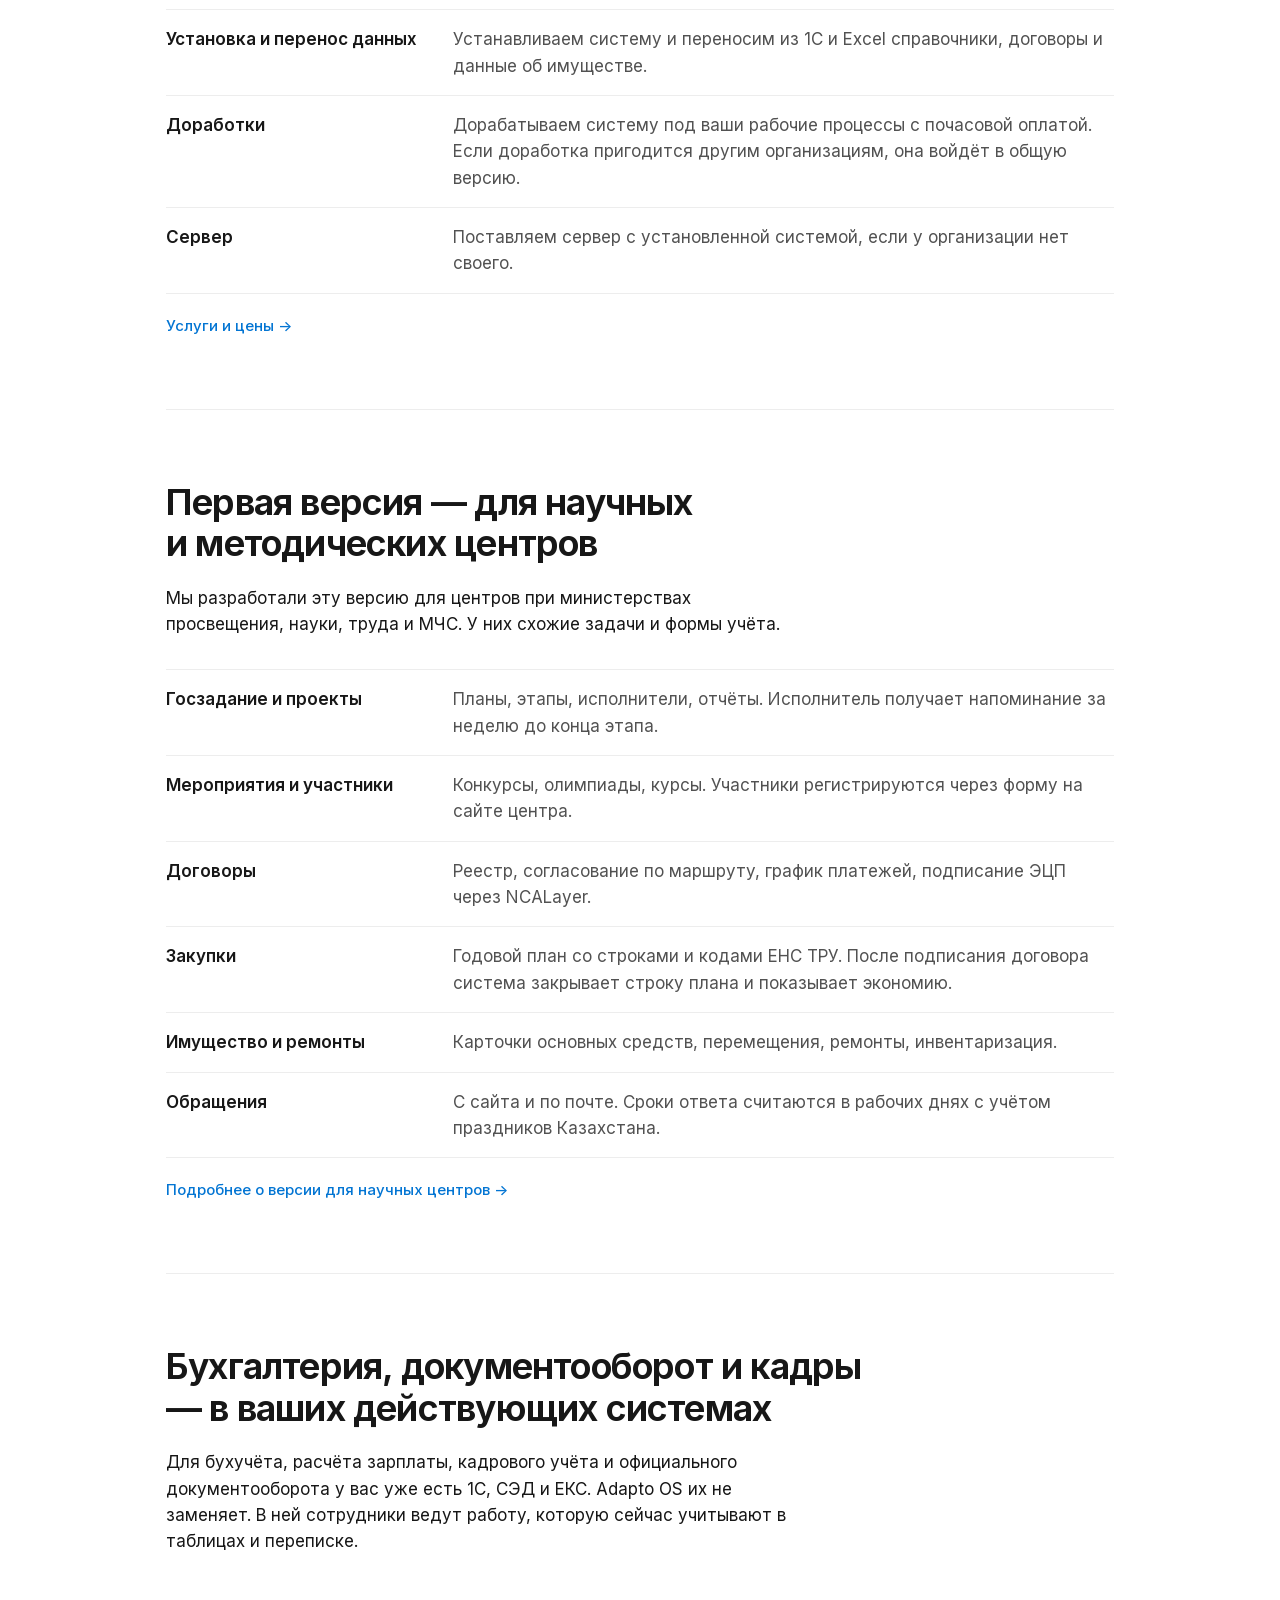
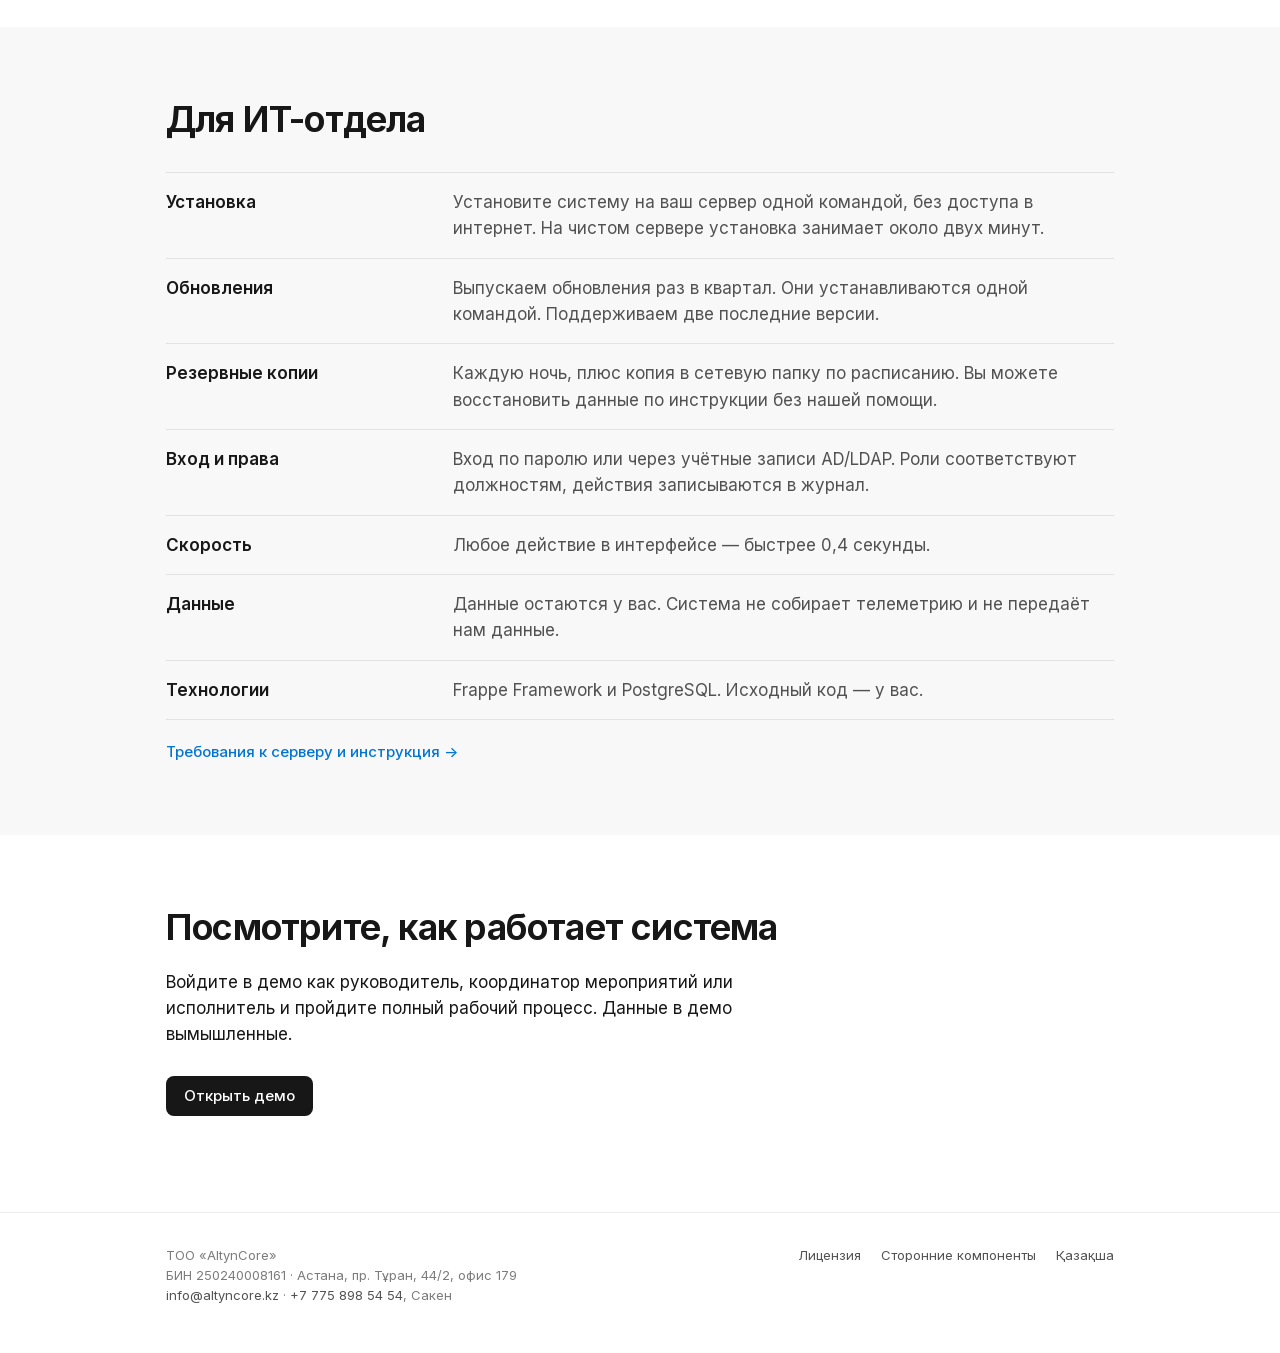
==== commit 43d011b9: "Home: course lengths match the price list" ====
--- a/index.html
+++ b/index.html
@@ -49,7 +49,7 @@
       <h2>Система бесплатна. Зарабатываем мы на работе вокруг неё</h2>
       <p>Лицензия бессрочная, число пользователей и серверов не ограничено. Вы можете менять систему самостоятельно или привлекать любого подрядчика. Лицензия не обязывает вас покупать наши услуги или оборудование.</p>
       <dl class="rows">
-        <div><dt>Обучение</dt><dd>Курсы для пользователей длятся один день, для администраторов — 2–3 дня, для разработчиков — 5–10 дней.</dd></div>
+        <div><dt>Обучение</dt><dd>Курсы для пользователей длятся один день, для администраторов — три дня, для разработчиков — десять.</dd></div>
         <div><dt>Установка и перенос данных</dt><dd>Устанавливаем систему и переносим из 1С и Excel справочники, договоры и данные об имуществе.</dd></div>
         <div><dt>Доработки</dt><dd>Дорабатываем систему под ваши рабочие процессы с почасовой оплатой. Если доработка пригодится другим организациям, она войдёт в общую версию.</dd></div>
         <div><dt>Сервер</dt><dd>Поставляем сервер с установленной системой, если у организации нет своего.</dd></div>
--- a/assets/site.css
+++ b/assets/site.css
@@ -160,6 +160,7 @@
 .legal hr { border: 0; border-top: 1px solid var(--line); margin: 24px 0 0; width: 100%; }
 .blank { display: inline-block; min-width: 4em; border-bottom: 1px solid var(--ink-faint); color: var(--ink-faint); }
 
+.price { font-weight: 600; font-variant-numeric: tabular-nums; white-space: nowrap; }
 .note { padding: 14px 16px; border-radius: 8px; background: var(--band); font-size: 15px; color: var(--ink-muted); max-width: 42em; }
 .todo { background: var(--todo-bg); color: var(--todo-ink); padding: 0 4px; border-radius: 3px; }
 
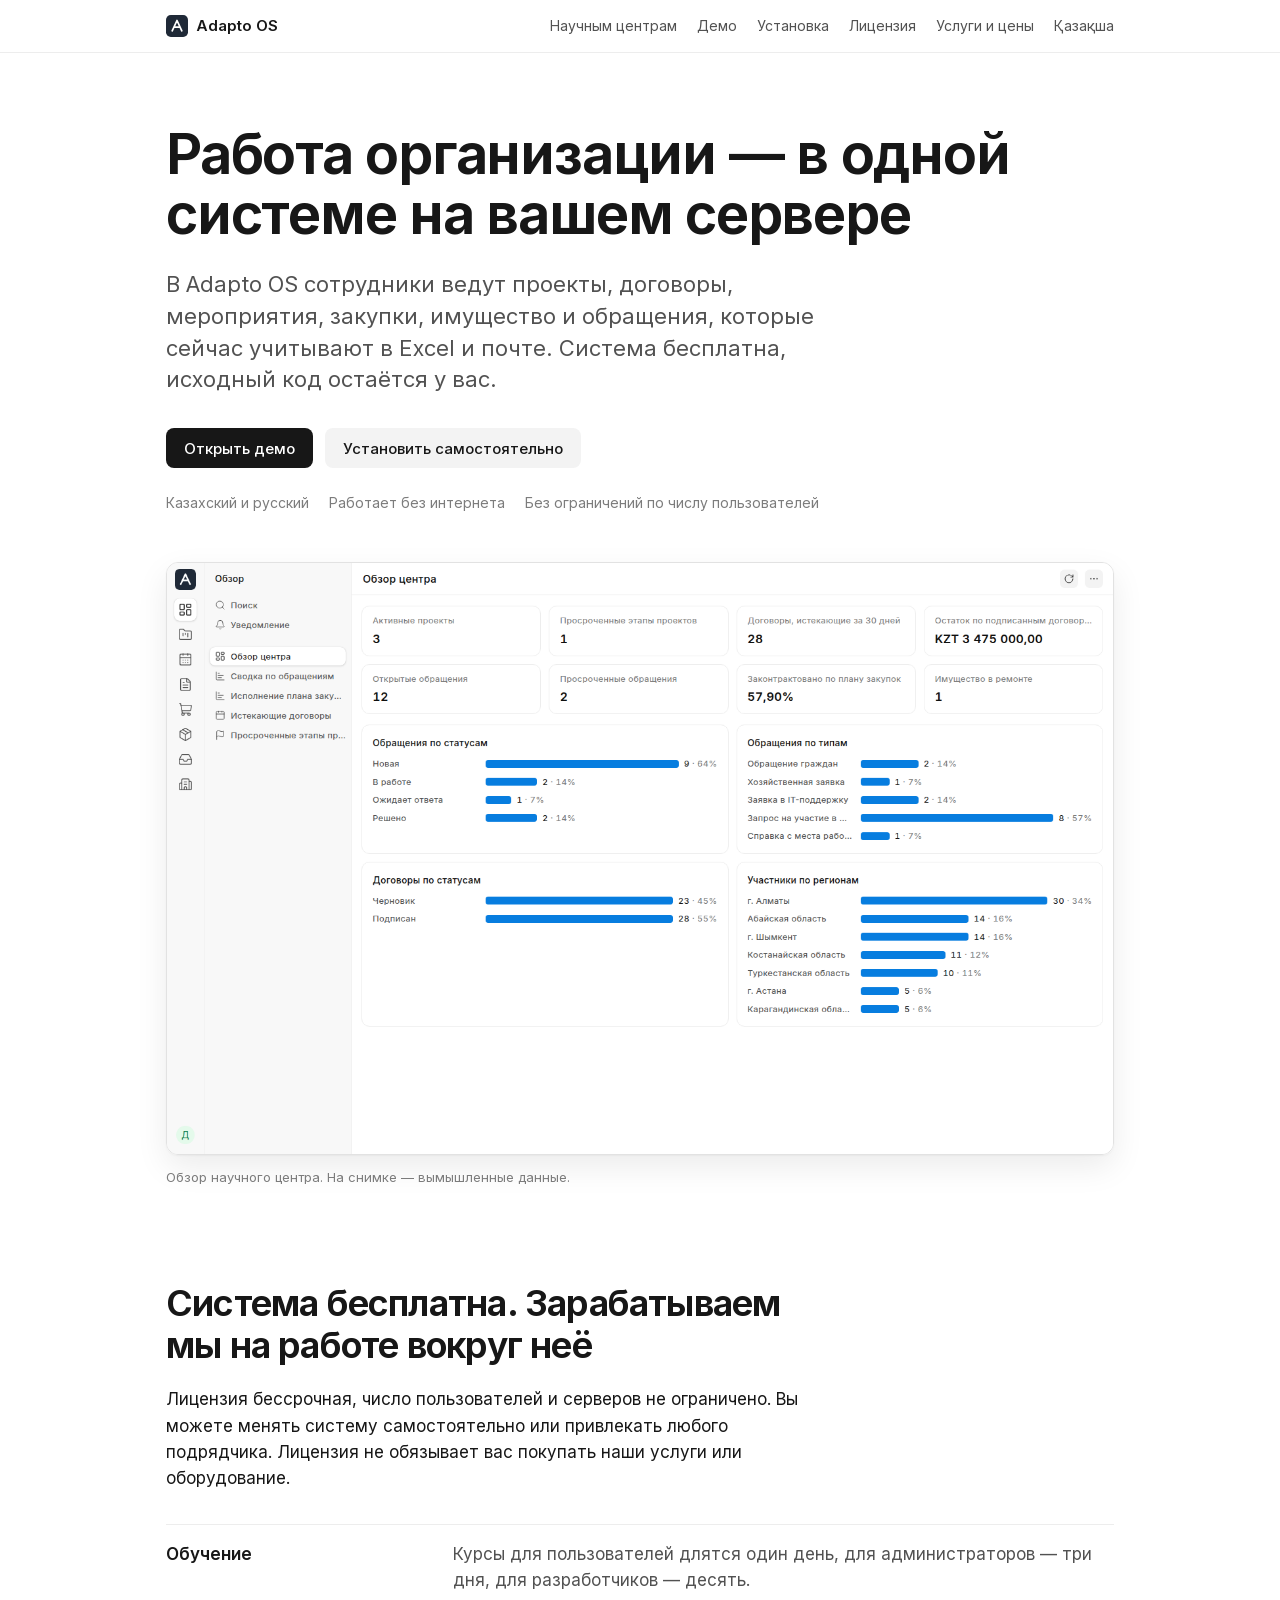
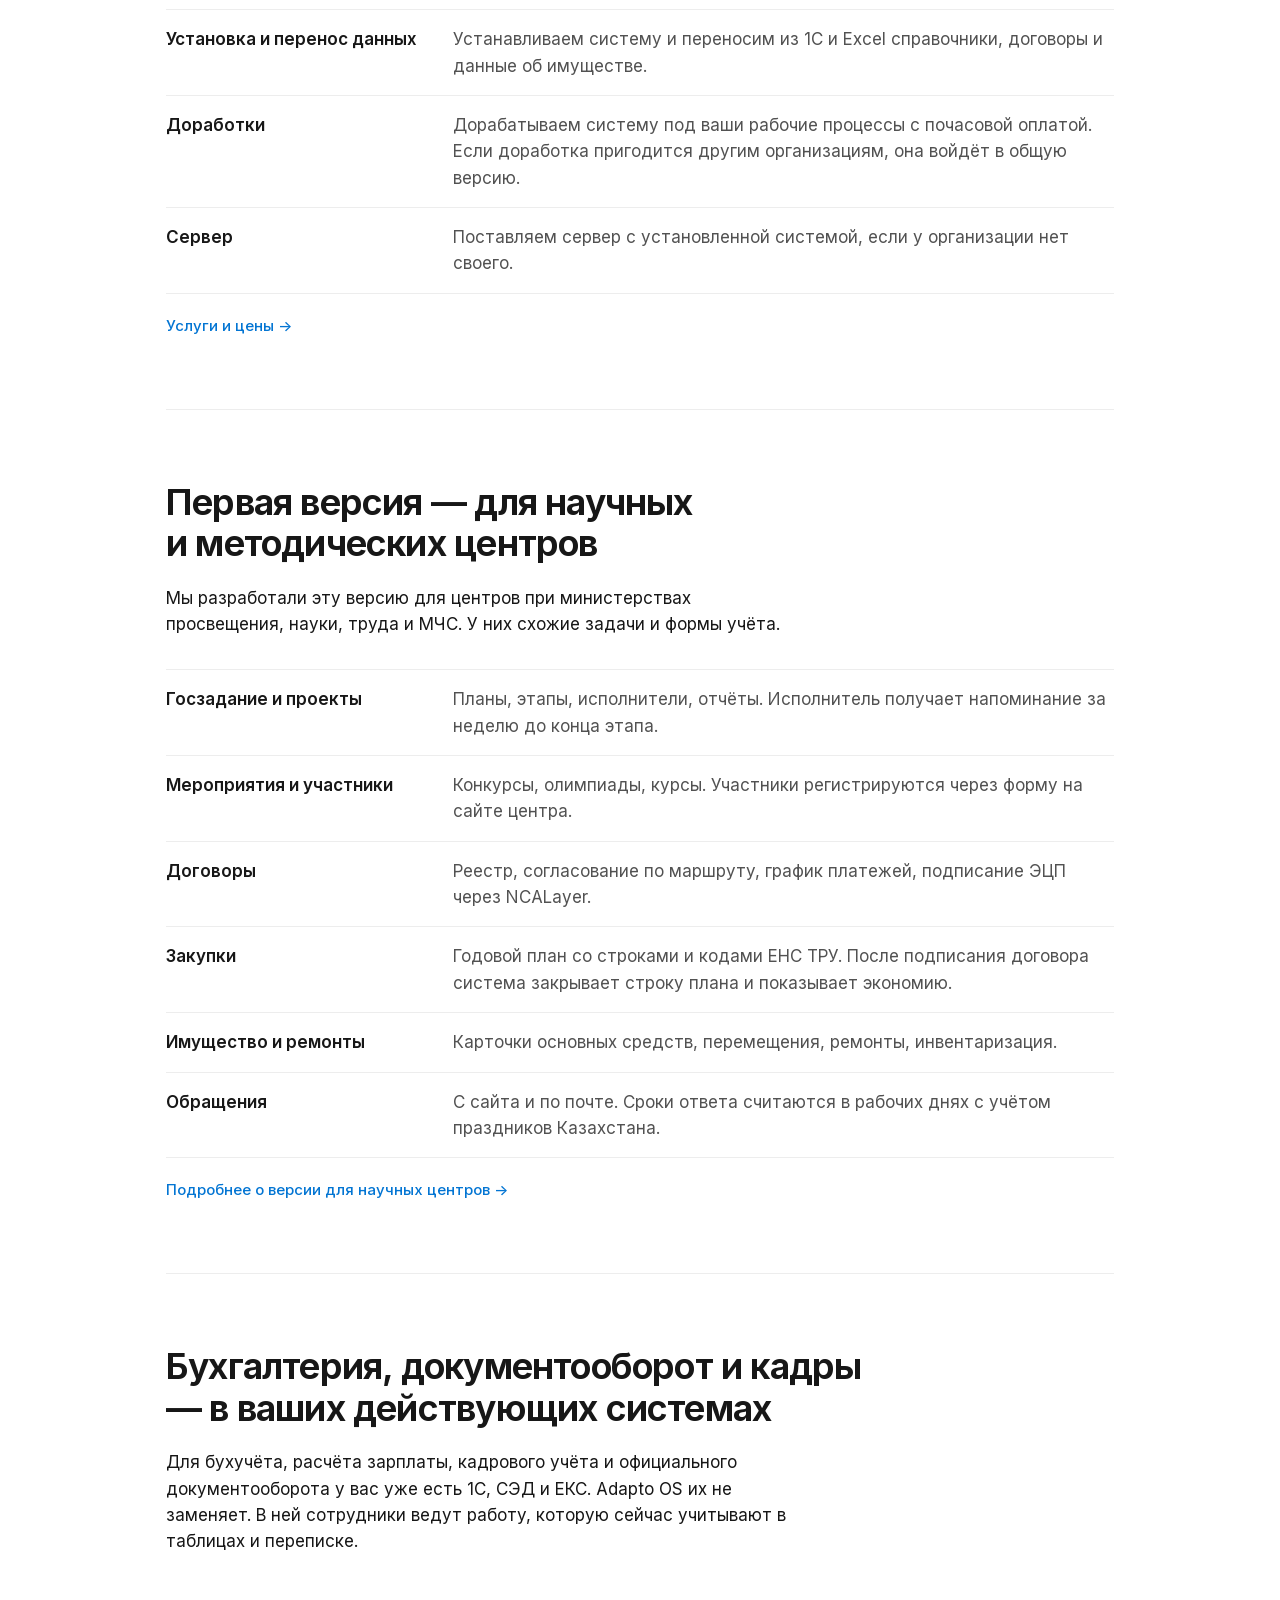
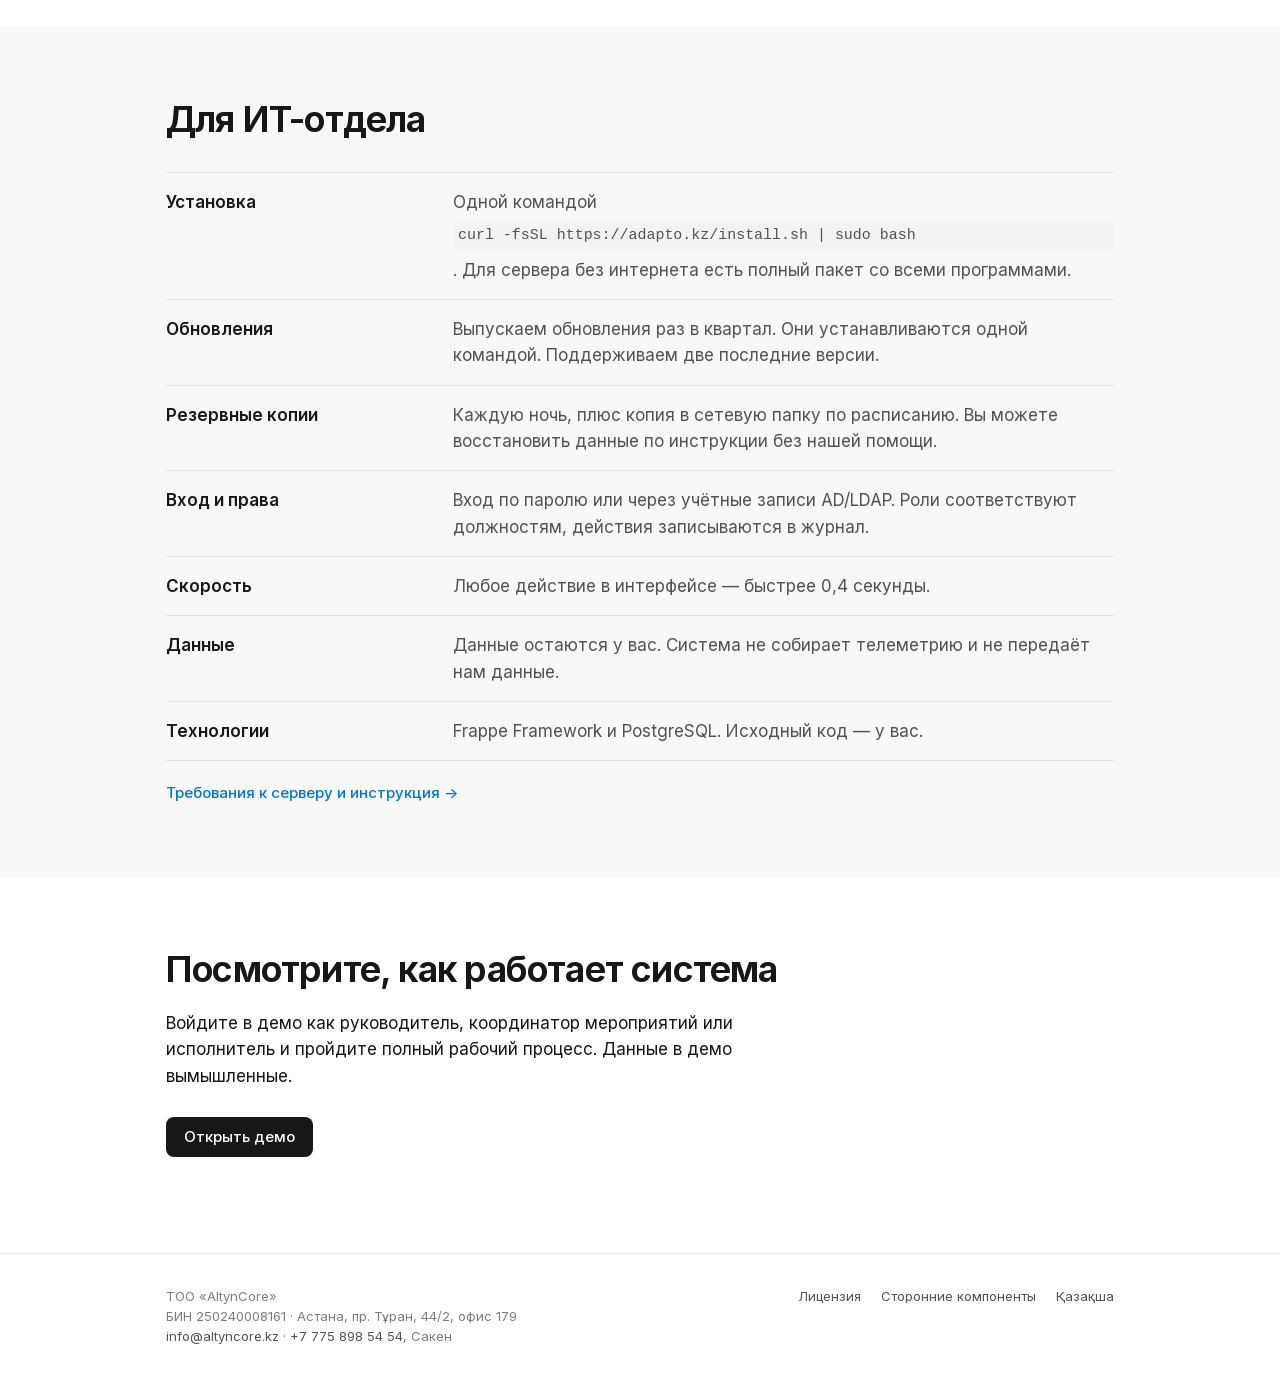
==== commit 3abf9756: "One-command install: install.sh, download redirects to GitHub releases, FTPS deploy script, install " ====
--- a/index.html
+++ b/index.html
@@ -7,19 +7,19 @@
 <meta name="description" content="Проекты, договоры, мероприятия, закупки, имущество и обращения организации в одной системе на вашем сервере. Бесплатно, с исходным кодом.">
 <link rel="icon" href="assets/logo.svg" type="image/svg+xml">
 <link rel="stylesheet" href="assets/site.css">
-<link rel="alternate" hreflang="kk" href="kk/index.html">
+<link rel="alternate" hreflang="kk" href="kk/">
 </head>
 <body>
 <header class="site-header">
   <div class="wrap">
-    <a class="brand" href="index.html"><img src="assets/logo.svg" alt="" width="22" height="22">Adapto OS</a>
+    <a class="brand" href="./"><img src="assets/logo.svg" alt="" width="22" height="22">Adapto OS</a>
     <nav class="site-nav" aria-label="Разделы сайта">
-      <a href="science.html">Научным центрам</a>
-      <a href="demo.html">Демо</a>
-      <a href="install.html">Установка</a>
-      <a href="license.html">Лицензия</a>
-      <a href="services.html">Услуги и цены</a>
-      <a href="kk/index.html" lang="kk" hreflang="kk">Қазақша</a>
+      <a href="science">Научным центрам</a>
+      <a href="demo">Демо</a>
+      <a href="install">Установка</a>
+      <a href="license">Лицензия</a>
+      <a href="services">Услуги и цены</a>
+      <a href="kk/" lang="kk" hreflang="kk">Қазақша</a>
     </nav>
   </div>
 </header>
@@ -30,8 +30,8 @@
       <h1>Работа организации — в одной системе на вашем сервере</h1>
       <p class="lead">В Adapto OS сотрудники ведут проекты, договоры, мероприятия, закупки, имущество и обращения, которые сейчас учитывают в Excel и почте. Система бесплатна, исходный код остаётся у вас.</p>
       <div class="actions">
-        <a class="button primary" href="demo.html">Открыть демо</a>
-        <a class="button" href="install.html">Установить самостоятельно</a>
+        <a class="button primary" href="demo">Открыть демо</a>
+        <a class="button" href="install">Установить самостоятельно</a>
       </div>
       <ul class="facts">
         <li>Казахский и русский</li>
@@ -54,7 +54,7 @@
         <div><dt>Доработки</dt><dd>Дорабатываем систему под ваши рабочие процессы с почасовой оплатой. Если доработка пригодится другим организациям, она войдёт в общую версию.</dd></div>
         <div><dt>Сервер</dt><dd>Поставляем сервер с установленной системой, если у организации нет своего.</dd></div>
       </dl>
-      <a class="more" href="services.html">Услуги и цены →</a>
+      <a class="more" href="services">Услуги и цены →</a>
     </section>
 
     <section class="section" id="science">
@@ -68,7 +68,7 @@
         <div><dt>Имущество и ремонты</dt><dd>Карточки основных средств, перемещения, ремонты, инвентаризация.</dd></div>
         <div><dt>Обращения</dt><dd>С сайта и по почте. Сроки ответа считаются в рабочих днях с учётом праздников Казахстана.</dd></div>
       </dl>
-      <a class="more" href="science.html">Подробнее о версии для научных центров →</a>
+      <a class="more" href="science">Подробнее о версии для научных центров →</a>
     </section>
 
     <section class="section" id="not">
@@ -82,7 +82,7 @@
       <section class="section" id="it">
         <h2>Для ИТ-отдела</h2>
         <dl class="rows">
-          <div><dt>Установка</dt><dd>Установите систему на ваш сервер одной командой, без доступа в интернет. На чистом сервере установка занимает около двух минут.</dd></div>
+          <div><dt>Установка</dt><dd>Одной командой <code>curl -fsSL https://adapto.kz/install.sh | sudo bash</code>. Для сервера без интернета есть полный пакет со всеми программами.</dd></div>
           <div><dt>Обновления</dt><dd>Выпускаем обновления раз в квартал. Они устанавливаются одной командой. Поддерживаем две последние версии.</dd></div>
           <div><dt>Резервные копии</dt><dd>Каждую ночь, плюс копия в сетевую папку по расписанию. Вы можете восстановить данные по инструкции без нашей помощи.</dd></div>
           <div><dt>Вход и права</dt><dd>Вход по паролю или через учётные записи AD/LDAP. Роли соответствуют должностям, действия записываются в журнал.</dd></div>
@@ -90,7 +90,7 @@
           <div><dt>Данные</dt><dd>Данные остаются у вас. Система не собирает телеметрию и не передаёт нам данные.</dd></div>
           <div><dt>Технологии</dt><dd>Frappe Framework и PostgreSQL. Исходный код — у вас.</dd></div>
         </dl>
-        <a class="more" href="install.html">Требования к серверу и инструкция →</a>
+        <a class="more" href="install">Требования к серверу и инструкция →</a>
       </section>
     </div>
   </div>
@@ -100,7 +100,7 @@
       <h2>Посмотрите, как работает система</h2>
       <p>Войдите в демо как руководитель, координатор мероприятий или исполнитель и пройдите полный рабочий процесс. Данные в демо вымышленные.</p>
       <div class="actions">
-        <a class="button primary" href="demo.html">Открыть демо</a>
+        <a class="button primary" href="demo">Открыть демо</a>
       </div>
     </section>
   </div>
@@ -114,9 +114,9 @@
       <div><a href="mailto:info@altyncore.kz">info@altyncore.kz</a> · <a href="tel:+77758985454">+7 775 898 54 54</a>, Сакен</div>
     </div>
     <nav aria-label="Документы">
-      <a href="license.html">Лицензия</a>
-      <a href="license.html#third-party">Сторонние компоненты</a>
-      <a href="kk/index.html" lang="kk" hreflang="kk">Қазақша</a>
+      <a href="license">Лицензия</a>
+      <a href="license#third-party">Сторонние компоненты</a>
+      <a href="kk/" lang="kk" hreflang="kk">Қазақша</a>
     </nav>
   </div>
 </footer>
--- a/assets/site.css
+++ b/assets/site.css
@@ -146,7 +146,7 @@
 .steps > li > div { display: grid; gap: 6px; min-width: 0; }
 
 /* Code */
-code { font-family: var(--mono); font-size: 0.88em; background: var(--code); padding: 1px 5px; border-radius: 4px; }
+code { overflow-wrap: anywhere; font-family: var(--mono); font-size: 0.88em; background: var(--code); padding: 1px 5px; border-radius: 4px; }
 pre { margin: 0; background: var(--code); border-radius: 8px; padding: 14px 16px; overflow-x: auto; font-size: 14px; line-height: 1.5; max-width: 100%; }
 pre code { background: none; padding: 0; font-size: inherit; }
 
